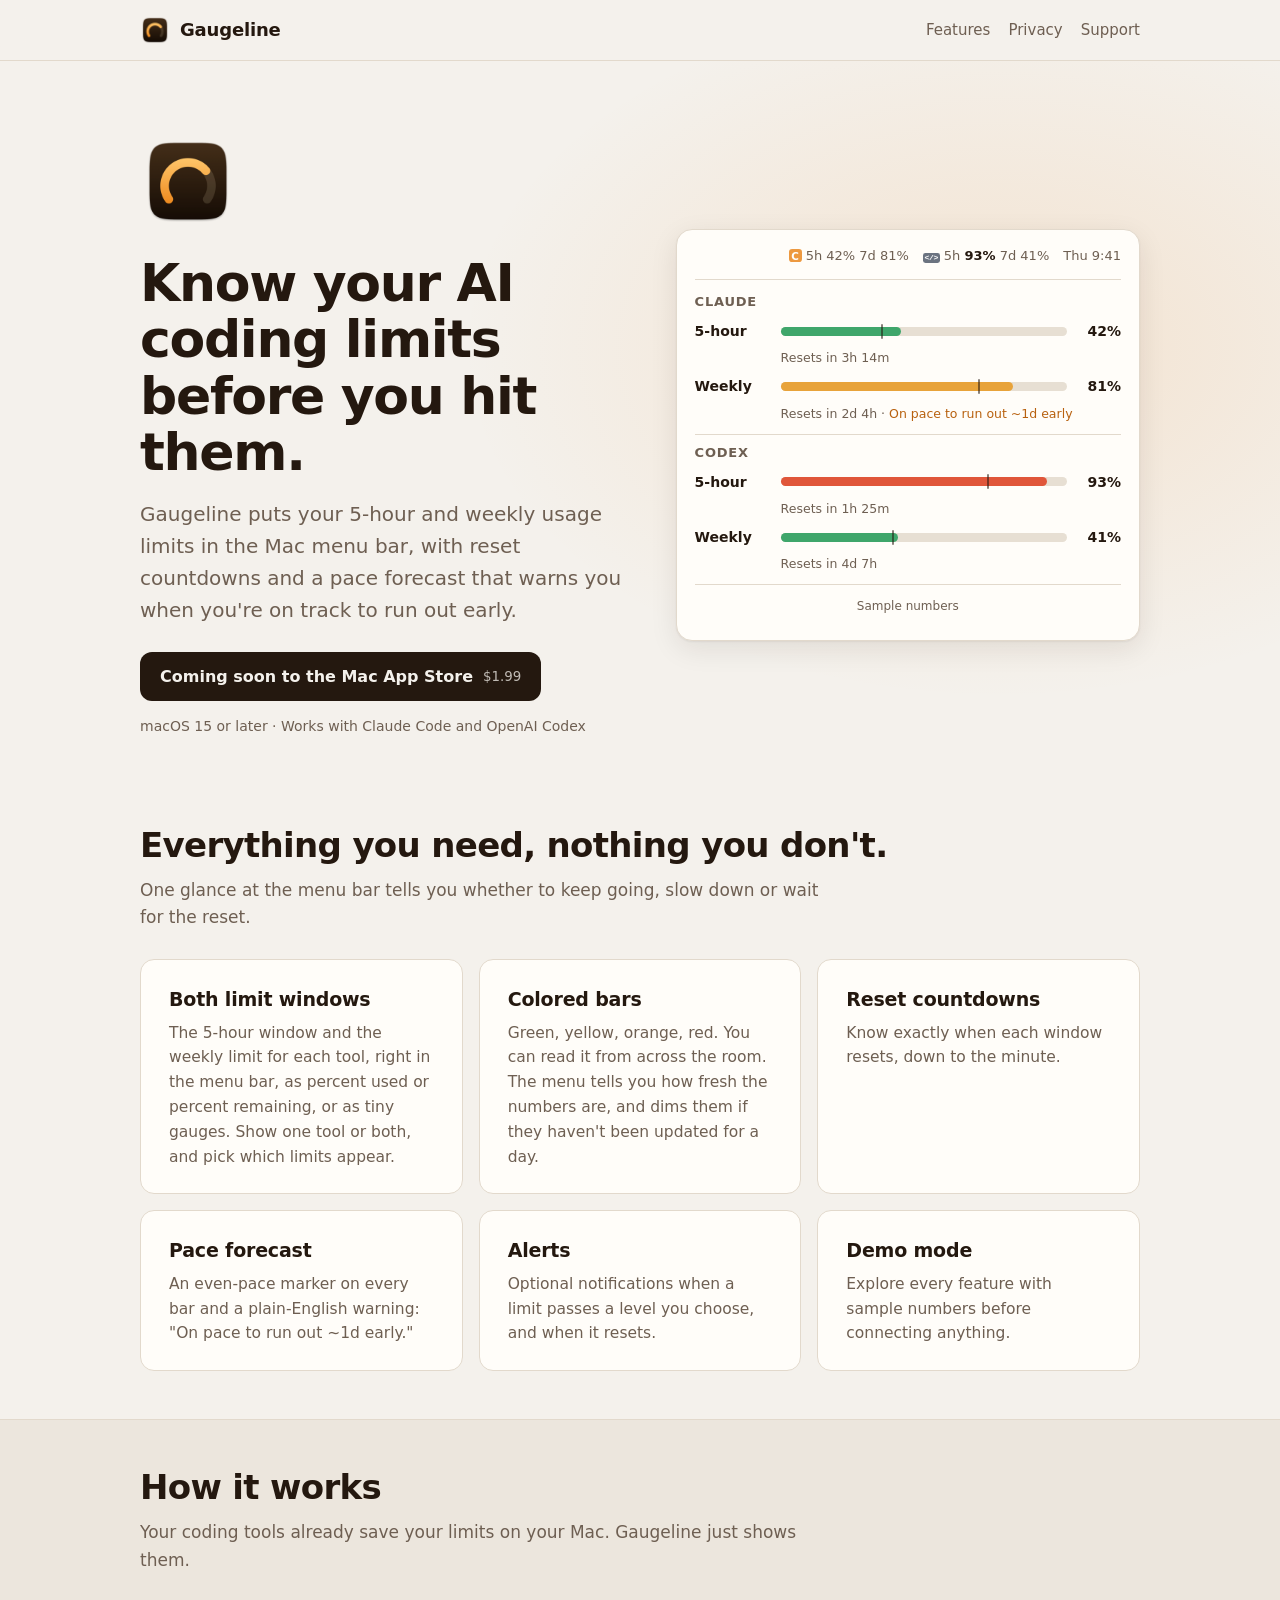
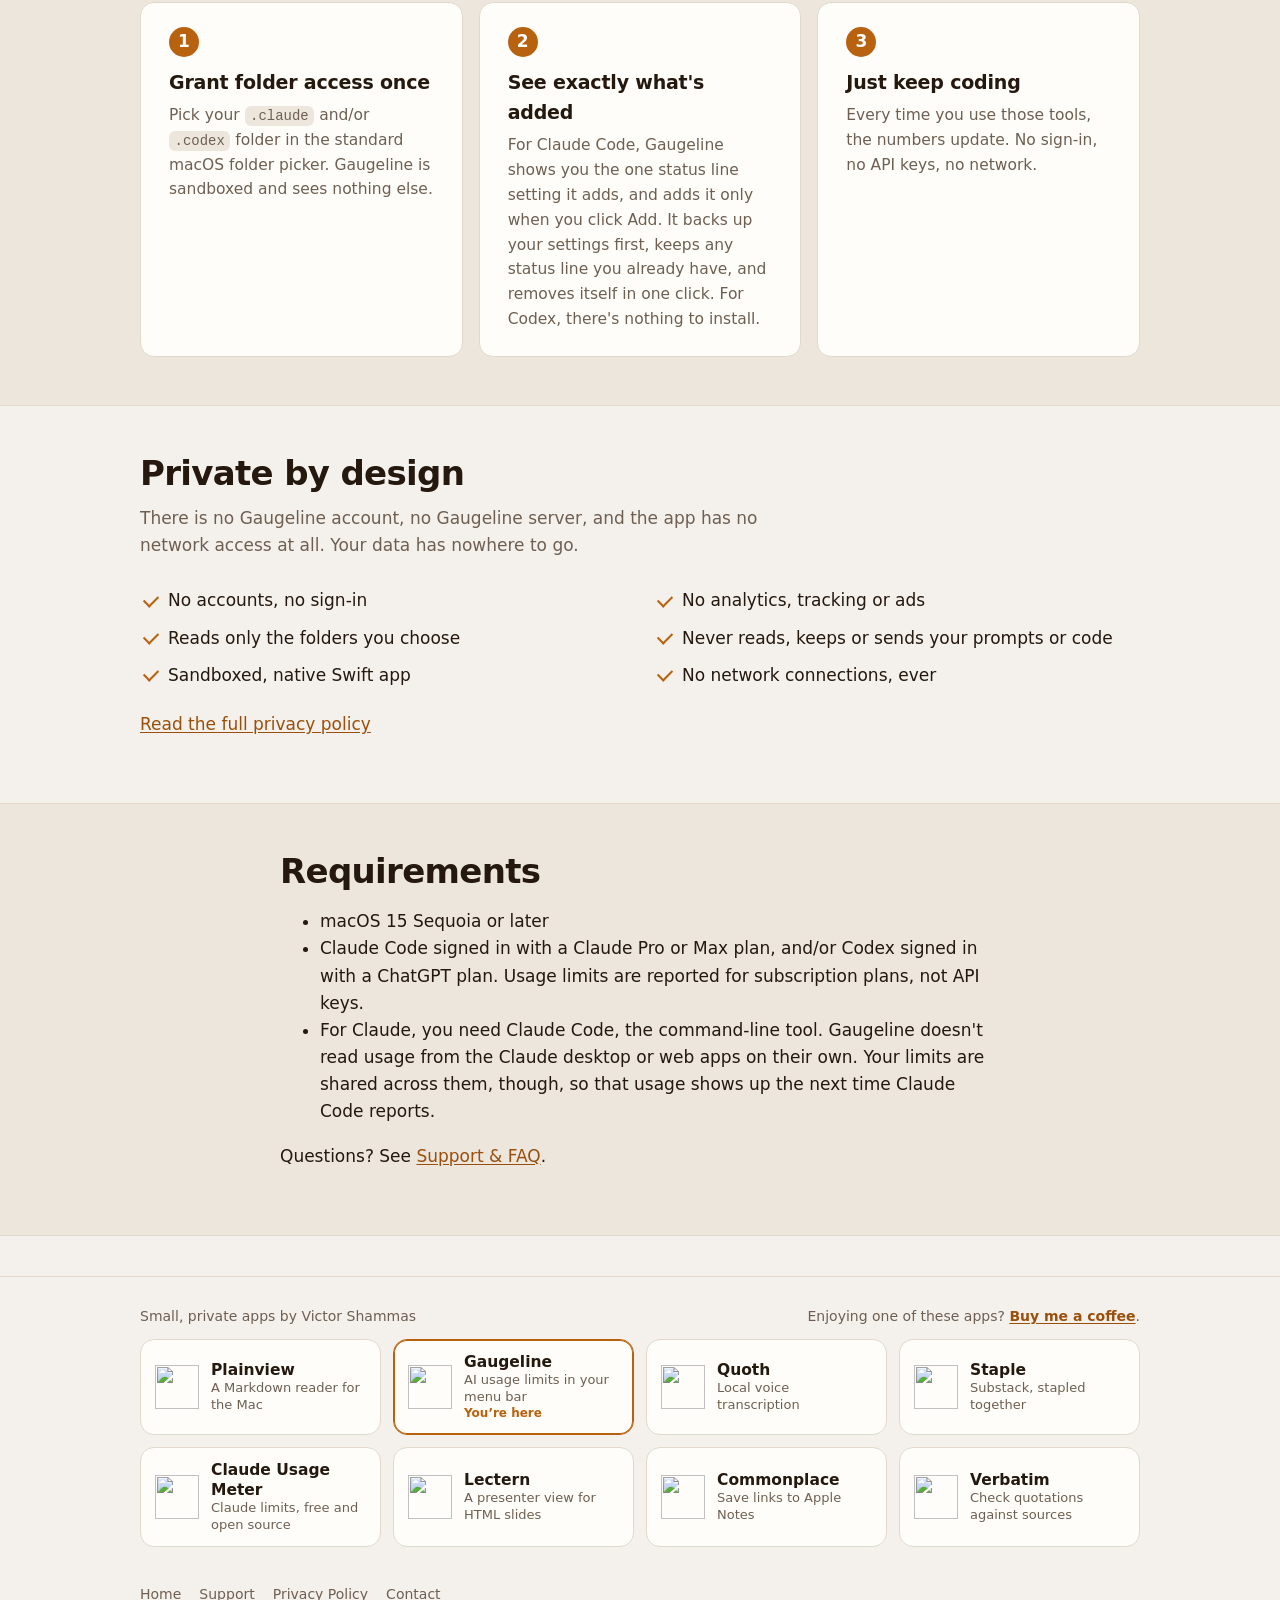
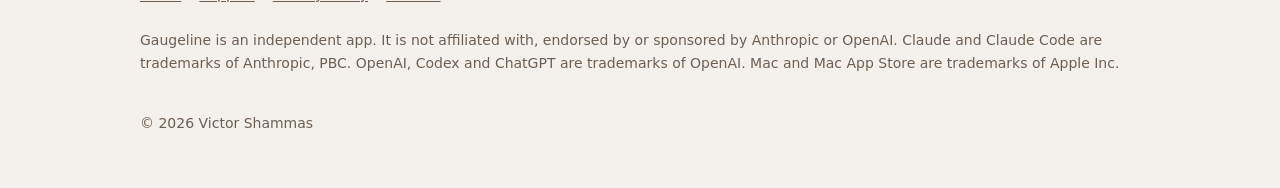
==== index.html @ c7b974cc "App bar: add Verbatim Co-Authored-By: Claude Opus 5.5 <noreply@anthropic.com> Claude-Session: https:" ====
<!doctype html>
<html lang="en">
<head>
<meta charset="utf-8">
<meta name="viewport" content="width=device-width, initial-scale=1">
<title>Gaugeline: AI usage limits in your Mac menu bar</title>
<meta name="description" content="Gaugeline shows your AI coding tools' 5-hour and weekly usage limits in the Mac menu bar, with reset countdowns and pace forecasts. No account, no network. Works with Claude Code and OpenAI Codex.">
<meta name="color-scheme" content="light dark">
<meta property="og:title" content="Gaugeline">
<meta property="og:description" content="Your AI coding limits, at a glance in the Mac menu bar. No account, no network.">
<meta property="og:image" content="https://victorshammas.com/gaugeline/icon.png">
<link rel="icon" type="image/png" href="favicon.png">
<link rel="apple-touch-icon" href="apple-touch-icon.png">
<link rel="stylesheet" href="style.css">
</head>
<body>
<header class="site-header">
  <div class="wrap">
    <a class="brand" href="./"><img src="icon.png" alt="" width="30" height="30">Gaugeline</a>
    <nav class="nav" aria-label="Main">
      <a href="#features" class="hide-sm">Features</a>
      <a href="#privacy" class="hide-sm">Privacy</a>
      <a href="support.html">Support</a>
    </nav>
  </div>
</header>

<main>
  <section class="hero">
    <div class="wrap">
      <div>
        <img class="hero-icon" src="icon.png" alt="Gaugeline app icon" width="96" height="96">
        <h1>Know your AI coding limits before you hit them.</h1>
        <p class="lede">Gaugeline puts your 5-hour and weekly usage limits in the Mac menu bar, with reset countdowns and a pace forecast that warns you when you're on track to run out early.</p>
        <div class="cta-row">
          <!-- At launch, replace with: <a class="btn" href="https://apps.apple.com/app/idAPP_ID">Download on the Mac App Store <small>$1.99</small></a> (see README.md). -->
          <span class="btn" aria-disabled="true">Coming soon to the Mac App Store <small>$1.99</small></span>
          <span class="fineprint">macOS 15 or later · Works with Claude Code and OpenAI Codex</span>
        </div>
      </div>

      <figure class="mock" aria-label="Illustration of the Gaugeline menu with sample numbers" role="img">
        <div class="mock-bar"><span><span class="badge badge-claude">C</span> 5h 42% 7d 81%</span><span><span class="badge badge-codex">&lt;/&gt;</span> 5h <b>93%</b> 7d 41%</span><span>Thu 9:41</span></div>
        <h4>Claude</h4>
        <div class="row"><span class="label">5-hour</span><span class="bar ok"><i style="width:42%"></i><em style="left:35%"></em></span><span class="pct">42%</span>
          <span class="meta">Resets in 3h 14m</span></div>
        <div class="row"><span class="label">Weekly</span><span class="bar warn"><i style="width:81%"></i><em style="left:69%"></em></span><span class="pct">81%</span>
          <span class="meta">Resets in 2d 4h · <span class="alert">On pace to run out ~1d early</span></span></div>
        <div class="sep"></div>
        <h4>Codex</h4>
        <div class="row"><span class="label">5-hour</span><span class="bar bad"><i style="width:93%"></i><em style="left:72%"></em></span><span class="pct">93%</span>
          <span class="meta">Resets in 1h 25m</span></div>
        <div class="row"><span class="label">Weekly</span><span class="bar ok"><i style="width:41%"></i><em style="left:39%"></em></span><span class="pct">41%</span>
          <span class="meta">Resets in 4d 7h</span></div>
        <div class="sep"></div>
        <p class="demo">Sample numbers</p>
      </figure>
    </div>
  </section>

  <section id="features">
    <div class="wrap">
      <h2>Everything you need, nothing you don't.</h2>
      <p class="section-lede">One glance at the menu bar tells you whether to keep going, slow down or wait for the reset.</p>
      <div class="grid">
        <div class="card"><h3>Both limit windows</h3><p>The 5-hour window and the weekly limit for each tool, right in the menu bar, as percent used or percent remaining, or as tiny gauges. Show one tool or both, and pick which limits appear.</p></div>
        <div class="card"><h3>Colored bars</h3><p>Green, yellow, orange, red. You can read it from across the room. The menu tells you how fresh the numbers are, and dims them if they haven't been updated for a day.</p></div>
        <div class="card"><h3>Reset countdowns</h3><p>Know exactly when each window resets, down to the minute.</p></div>
        <div class="card"><h3>Pace forecast</h3><p>An even-pace marker on every bar and a plain-English warning: "On pace to run out ~1d early."</p></div>
        <div class="card"><h3>Alerts</h3><p>Optional notifications when a limit passes a level you choose, and when it resets.</p></div>
        <div class="card"><h3>Demo mode</h3><p>Explore every feature with sample numbers before connecting anything.</p></div>
      </div>
    </div>
  </section>

  <section class="band" id="how">
    <div class="wrap">
      <h2>How it works</h2>
      <p class="section-lede">Your coding tools already save your limits on your Mac. Gaugeline just shows them.</p>
      <div class="steps">
        <div class="card"><h3>Grant folder access once</h3><p>Pick your <code>.claude</code> and/or <code>.codex</code> folder in the standard macOS folder picker. Gaugeline is sandboxed and sees nothing else.</p></div>
        <div class="card"><h3>See exactly what's added</h3><p>For Claude Code, Gaugeline shows you the one status line setting it adds, and adds it only when you click Add. It backs up your settings first, keeps any status line you already have, and removes itself in one click. For Codex, there's nothing to install.</p></div>
        <div class="card"><h3>Just keep coding</h3><p>Every time you use those tools, the numbers update. No sign-in, no API keys, no network.</p></div>
      </div>
    </div>
  </section>

  <section id="privacy">
    <div class="wrap">
      <h2>Private by design</h2>
      <p class="section-lede">There is no Gaugeline account, no Gaugeline server, and the app has no network access at all. Your data has nowhere to go.</p>
      <ul class="checks">
        <li>No accounts, no sign-in</li>
        <li>No analytics, tracking or ads</li>
        <li>Reads only the folders you choose</li>
        <li>Never reads, keeps or sends your prompts or code</li>
        <li>Sandboxed, native Swift app</li>
        <li>No network connections, ever</li>
      </ul>
      <p style="margin-top:22px"><a href="privacy.html">Read the full privacy policy</a></p>
    </div>
  </section>

  <section class="band">
    <div class="wrap narrow">
      <h2>Requirements</h2>
      <ul>
        <li>macOS 15 Sequoia or later</li>
        <li>Claude Code signed in with a Claude Pro or Max plan, and/or Codex signed in with a ChatGPT plan. Usage limits are reported for subscription plans, not API keys.</li>
        <li>For Claude, you need Claude Code, the command-line tool. Gaugeline doesn't read usage from the Claude desktop or web apps on their own. Your limits are shared across them, though, so that usage shows up the next time Claude Code reports.</li>
      </ul>
      <p>Questions? See <a href="support.html">Support &amp; FAQ</a>.</p>
    </div>
  </section>
</main>

<section class="app-bar" aria-label="Apps by Victor Shammas">
  <div class="wrap">
    <div class="app-bar-head">
      <p class="app-bar-title"><a href="https://victorshammas.com/apps/">Small, private apps by Victor Shammas</a></p>
      <p class="app-bar-coffee">Enjoying one of these apps? <a href="https://buymeacoffee.com/victorshammas">Buy me a coffee</a>.</p>
    </div>
    <div class="app-tiles">
      <a class="app-tile" href="https://victorshammas.com/plainview/"><img src="https://victorshammas.com/plainview/icon.png" alt="" width="44" height="44"><span><strong>Plainview</strong><small>A Markdown reader for the Mac</small></span></a>
      <a class="app-tile current" aria-current="page" href="https://victorshammas.com/gaugeline/"><img src="https://victorshammas.com/gaugeline/icon.png" alt="" width="44" height="44"><span><strong>Gaugeline</strong><small>AI usage limits in your menu bar</small><em>You’re here</em></span></a>
      <a class="app-tile" href="https://victorshammas.com/quoth/"><img src="https://victorshammas.com/quoth/icon.png" alt="" width="44" height="44"><span><strong>Quoth</strong><small>Local voice transcription</small></span></a>
      <a class="app-tile" href="https://victorshammas.com/staple/"><img src="https://victorshammas.com/staple/icon.png" alt="" width="44" height="44"><span><strong>Staple</strong><small>Substack, stapled together</small></span></a>
      <a class="app-tile" href="https://victorshammas.com/claude-usage-meter/"><img src="https://victorshammas.com/claude-usage-meter/icon.png" alt="" width="44" height="44"><span><strong>Claude Usage Meter</strong><small>Claude limits, free and open source</small></span></a>
      <a class="app-tile" href="https://victorshammas.com/lectern/"><img src="https://victorshammas.com/lectern/icon.png" alt="" width="44" height="44"><span><strong>Lectern</strong><small>A presenter view for HTML slides</small></span></a>
      <a class="app-tile" href="https://victorshammas.com/commonplace/"><img src="https://victorshammas.com/commonplace/icon.png" alt="" width="44" height="44"><span><strong>Commonplace</strong><small>Save links to Apple Notes</small></span></a>
      <a class="app-tile" href="https://victorshammas.com/verbatim/"><img src="https://victorshammas.com/verbatim/icon.png" alt="" width="44" height="44"><span><strong>Verbatim</strong><small>Check quotations against sources</small></span></a>
    </div>
  </div>
</section>

<footer>
  <div class="wrap">
    <nav aria-label="Footer"><a href="./">Home</a><a href="support.html">Support</a><a href="privacy.html">Privacy Policy</a><a href="mailto:contact+gaugeline@victorshammas.com">Contact</a></nav>
    <p>Gaugeline is an independent app. It is not affiliated with, endorsed by or sponsored by Anthropic or OpenAI. Claude and Claude Code are trademarks of Anthropic, PBC. OpenAI, Codex and ChatGPT are trademarks of OpenAI. Mac and Mac App Store are trademarks of Apple Inc.</p>
    <p>© 2026 Victor Shammas</p>
  </div>
</footer>
</body>
</html>
---- style.css ----
/* Gaugeline site: one stylesheet, no external fonts, scripts or trackers. */
:root {
  /* Brand palette, matching the app icon: espresso (#46321F → #1C140E), amber (#FFC56A → #EE8A25), cream (#FFF1DC). */
  --bg: #f4f1ec;
  --surface: #fffdf9;
  --surface-2: #ece6dd;
  --text: #24180f;
  --muted: #6e5f52;
  --line: #e2d9cc;
  --accent: #b8610f;
  --accent-ink: #ffffff;
  --link: #9a4f0b;
  --glow: rgba(238, 138, 37, .14);
  --ok: #3fa66b;
  --warn: #e8a33a;
  --bad: #e0563a;
  --track: #e7dfd3;
  --code-bg: #ede6dc;
  --shadow: 0 1px 2px rgba(36, 24, 15, .06), 0 8px 28px rgba(36, 24, 15, .09);
  --radius: 14px;
  color-scheme: light dark;
}
@media (prefers-color-scheme: dark) {
  :root {
    --bg: #1c140e;
    --surface: #2a1f16;
    --surface-2: #241a12;
    --text: #f6ebdd;
    --muted: #bca892;
    --line: #46321f;
    --accent: #ffb457;
    --accent-ink: #1c140e;
    --link: #ffc56a;
    --glow: rgba(255, 197, 106, .12);
    --track: #46321f;
    --code-bg: #33261b;
    --shadow: 0 1px 2px rgba(0, 0, 0, .35), 0 10px 30px rgba(0, 0, 0, .4);
  }
}

* { box-sizing: border-box; }
html { -webkit-text-size-adjust: 100%; }
body {
  margin: 0;
  background: var(--bg);
  color: var(--text);
  font: 17px/1.6 -apple-system, BlinkMacSystemFont, "SF Pro Text", "Segoe UI", system-ui, sans-serif;
  -webkit-font-smoothing: antialiased;
}
a { color: var(--link); text-underline-offset: 2px; }
a:hover { text-decoration-thickness: 2px; }
img { max-width: 100%; height: auto; }
code, kbd {
  font: .9em/1.4 ui-monospace, "SF Mono", Menlo, monospace;
  background: var(--code-bg);
  border-radius: 6px;
  padding: .12em .4em;
  overflow-wrap: anywhere;
}
pre {
  background: var(--code-bg);
  border-radius: 10px;
  padding: 14px 16px;
  overflow-x: auto;
  font: 14px/1.5 ui-monospace, "SF Mono", Menlo, monospace;
}
pre code { background: none; padding: 0; }

.wrap { max-width: 1040px; margin: 0 auto; padding: 0 20px; }
.narrow { max-width: 760px; }

/* Header */
.site-header { border-bottom: 1px solid var(--line); background: color-mix(in srgb, var(--bg) 88%, transparent); position: sticky; top: 0; backdrop-filter: saturate(160%) blur(12px); -webkit-backdrop-filter: saturate(160%) blur(12px); z-index: 10; }
.site-header .wrap { display: flex; align-items: center; justify-content: space-between; gap: 16px; height: 60px; }
.brand { display: flex; align-items: center; gap: 10px; font-weight: 700; font-size: 18px; color: var(--text); text-decoration: none; letter-spacing: -.01em; }
.brand img { width: 30px; height: 30px; }
.nav { display: flex; gap: 18px; font-size: 15px; }
.nav a { color: var(--muted); text-decoration: none; }
.nav a:hover, .nav a[aria-current="page"] { color: var(--text); }

/* Hero */
.hero { padding: 72px 0 40px; background: radial-gradient(60% 70% at 78% 40%, var(--glow), transparent 70%); }
.hero .wrap { display: grid; grid-template-columns: 1.05fr 1fr; gap: 48px; align-items: center; }
.hero-icon { width: 96px; height: 96px; margin-bottom: 18px; }
h1 { font-size: clamp(34px, 5vw, 52px); line-height: 1.08; letter-spacing: -.025em; margin: 0 0 18px; }
.lede { font-size: 20px; color: var(--muted); margin: 0 0 26px; max-width: 34em; }
.cta-row { display: flex; flex-wrap: wrap; align-items: center; gap: 14px 18px; }
.btn {
  display: inline-flex; align-items: center; gap: 10px;
  background: var(--text); color: var(--bg);
  padding: 12px 20px; border-radius: 12px;
  font-weight: 600; text-decoration: none; font-size: 16px;
}
.btn:hover { opacity: .9; }
.btn small { font-weight: 500; opacity: .75; }
.fineprint { color: var(--muted); font-size: 14px; }

/* Menu mock (pure CSS, sample numbers) */
.mock { margin: 0; background: var(--surface); border: 1px solid var(--line); border-radius: 16px; box-shadow: var(--shadow); padding: 16px 18px 12px; font-size: 14px; }
.mock-bar { display: flex; justify-content: flex-end; gap: 14px; color: var(--muted); font-size: 13px; padding-bottom: 12px; border-bottom: 1px solid var(--line); margin-bottom: 12px; }
.mock-bar b { color: var(--text); font-weight: 600; }
.mock h4 { margin: 8px 0 6px; font-size: 13px; text-transform: uppercase; letter-spacing: .06em; color: var(--muted); }
.row { display: grid; grid-template-columns: 76px 1fr 44px; gap: 10px; align-items: center; margin: 7px 0; }
.row .label { font-weight: 600; }
.row .pct { text-align: right; font-variant-numeric: tabular-nums; font-weight: 600; }
.bar { position: relative; height: 9px; border-radius: 9px; background: var(--track); overflow: visible; }
.bar > i { position: absolute; inset: 0 auto 0 0; border-radius: 9px; }
.bar > em { position: absolute; top: -3px; bottom: -3px; width: 2px; background: var(--text); opacity: .55; border-radius: 2px; }
.ok > i { background: var(--ok); } .warn > i { background: var(--warn); } .bad > i { background: var(--bad); }
.meta { grid-column: 2 / 4; color: var(--muted); font-size: 12.5px; margin-top: -4px; }
.meta .alert { color: var(--accent); }
.mock .sep { border-top: 1px solid var(--line); margin: 10px 0 6px; }
.mock .demo { color: var(--muted); font-size: 12px; text-align: center; }

/* Sections */
section { padding: 48px 0; }
h2 { font-size: clamp(26px, 3.4vw, 34px); letter-spacing: -.02em; line-height: 1.15; margin: 0 0 12px; }
h3 { font-size: 19px; margin: 0 0 6px; letter-spacing: -.01em; }
.section-lede { color: var(--muted); margin: 0 0 28px; max-width: 40em; }
.grid { display: grid; grid-template-columns: repeat(3, 1fr); gap: 16px; }
.card { background: var(--surface); border: 1px solid var(--line); border-radius: var(--radius); padding: 24px 28px; }
.card p { margin: 0; color: var(--muted); font-size: 15.5px; }
.steps { counter-reset: s; display: grid; grid-template-columns: repeat(3, 1fr); gap: 16px; }
.steps .card::before { counter-increment: s; content: counter(s); display: inline-grid; place-items: center; width: 30px; height: 30px; border-radius: 50%; background: var(--accent); color: var(--accent-ink); font-weight: 700; margin-bottom: 10px; }
.band { background: var(--surface-2); border-block: 1px solid var(--line); }
.checks { list-style: none; padding: 0; margin: 0; display: grid; grid-template-columns: 1fr 1fr; gap: 10px 28px; }
.checks li { padding-left: 28px; position: relative; }
.checks li::before { content: ""; position: absolute; left: 4px; top: .45em; width: 12px; height: 7px; border-left: 2.5px solid var(--accent); border-bottom: 2.5px solid var(--accent); transform: rotate(-45deg); }

/* Docs pages */
.doc { padding: 48px 0 24px; }
.doc h1 { font-size: clamp(30px, 4.4vw, 42px); }
.doc h2 { font-size: 24px; margin-top: 40px; }
.doc h3 { margin-top: 26px; }
.doc p, .doc li { color: var(--text); }
.doc .meta-line { color: var(--muted); margin-top: -6px; }
.tldr { background: var(--surface); border: 1px solid var(--line); border-left: 4px solid var(--accent); border-radius: 10px; padding: 18px 28px; margin: 24px 0; }
.tldr ul { margin: 8px 0 0; padding-left: 20px; }
table { width: 100%; border-collapse: collapse; margin: 16px 0; font-size: 15.5px; display: block; overflow-x: auto; }
th, td { text-align: left; vertical-align: top; padding: 10px 12px; border-bottom: 1px solid var(--line); }
th { color: var(--muted); font-weight: 600; font-size: 14px; }
details { background: var(--surface); border: 1px solid var(--line); border-radius: 12px; padding: 6px 28px; margin: 12px 0; }
details[open] { padding-bottom: 18px; }
summary { cursor: pointer; font-weight: 600; padding: 14px 0; list-style-position: inside; }
summary::-webkit-details-marker { margin-right: 6px; }
details > :not(summary) { margin-left: 0; margin-right: 0; }
summary::marker { color: var(--muted); }
.toc { display: flex; flex-wrap: wrap; gap: 8px; margin: 18px 0 8px; padding: 0; list-style: none; }
.toc a { display: inline-block; padding: 6px 12px; border: 1px solid var(--line); border-radius: 999px; text-decoration: none; color: var(--text); font-size: 14.5px; background: var(--surface); }

/* Footer */
footer { border-top: 1px solid var(--line); margin-top: 40px; padding: 28px 0 40px; color: var(--muted); font-size: 14px; }
footer .wrap { display: grid; gap: 10px; }
footer nav { display: flex; flex-wrap: wrap; gap: 18px; }
footer a { color: var(--muted); }

@media (max-width: 820px) {
  details, .card, .tldr { padding-left: 20px; padding-right: 20px; }
  .hero { padding-top: 40px; }
  .hero .wrap, .grid, .steps { grid-template-columns: 1fr; }
  .hero .wrap { gap: 32px; }
  .checks { grid-template-columns: 1fr; }
  .nav { gap: 14px; }
}
@media (max-width: 600px) {
  .stack thead { display: none; }
  .stack, .stack tbody, .stack tr, .stack td { display: block; width: 100%; }
  .stack tr { border-bottom: 1px solid var(--line); padding: 8px 0; }
  .stack td { border: 0; padding: 4px 0; }
  .stack td:first-child { font-weight: 600; }
  .stack td:not(:first-child)::before { content: attr(data-label) ": "; color: var(--muted); font-weight: 600; }
}
@media (max-width: 420px) {
  .nav a.hide-sm { display: none; }
  body { font-size: 16px; }
  .lede { font-size: 18px; }
}

/* Provider badges, matching the app's menu bar */
.badge { display: inline-flex; align-items: center; justify-content: center; min-width: 1.25em; height: 1.25em; padding: 0 .2em; border-radius: .3em; color: #fff; font-weight: 800; font-size: .8em; line-height: 1; vertical-align: .08em; }
.badge-claude { background: #ED9940; }
.badge-codex { background: #6B7380; font-family: ui-monospace, SFMono-Regular, Menlo, monospace; font-size: .62em; letter-spacing: -.04em; }

/* App bar: the family of apps, shared by every site (Plainview, Gaugeline, Quoth, Staple, Claude Usage Meter, Lectern, Commonplace). */
.app-bar { border-top: 1px solid var(--line); margin-top: 40px; padding: 28px 0 8px; }
.app-bar + footer { margin-top: 0; border-top: 0; }
.app-bar-title { color: var(--muted); font-size: 14px; margin: 0 0 12px; }
.app-bar-head { display: flex; flex-wrap: wrap; justify-content: space-between; align-items: baseline; gap: 4px 18px; margin: 0 0 12px; }
.app-bar-head p { margin: 0; color: var(--muted); font-size: 14px; }
.app-bar-title a { color: inherit; text-decoration: none; }
.app-bar-title a:hover { color: var(--text); text-decoration: underline; }
.app-bar-coffee a { color: var(--link); font-weight: 600; }
.app-tiles { display: grid; grid-template-columns: repeat(4, 1fr); gap: 12px; }
.app-tile { display: flex; align-items: center; gap: 12px; padding: 12px 14px; border: 1px solid var(--line); border-radius: var(--radius); background: var(--surface); color: var(--text); text-decoration: none; }
.app-tile:hover { border-color: var(--accent); }
.app-tile img { width: 44px; height: 44px; flex: none; }
.app-tile span { display: grid; line-height: 1.3; }
.app-tile strong { font-size: 15.5px; }
.app-tile small { color: var(--muted); font-size: 13px; }
.app-tile em { color: var(--accent); font-size: 12px; font-style: normal; font-weight: 600; }
.app-tile.current { box-shadow: inset 0 0 0 1px var(--accent); border-color: var(--accent); }
/* Seven apps: four across, then three; icon beside the text. */
@media (max-width: 1000px) { .app-tiles { grid-template-columns: repeat(3, 1fr); } }
@media (max-width: 760px) { .app-tiles { grid-template-columns: 1fr 1fr; } }
@media (max-width: 560px) { .app-tiles { grid-template-columns: 1fr; } }
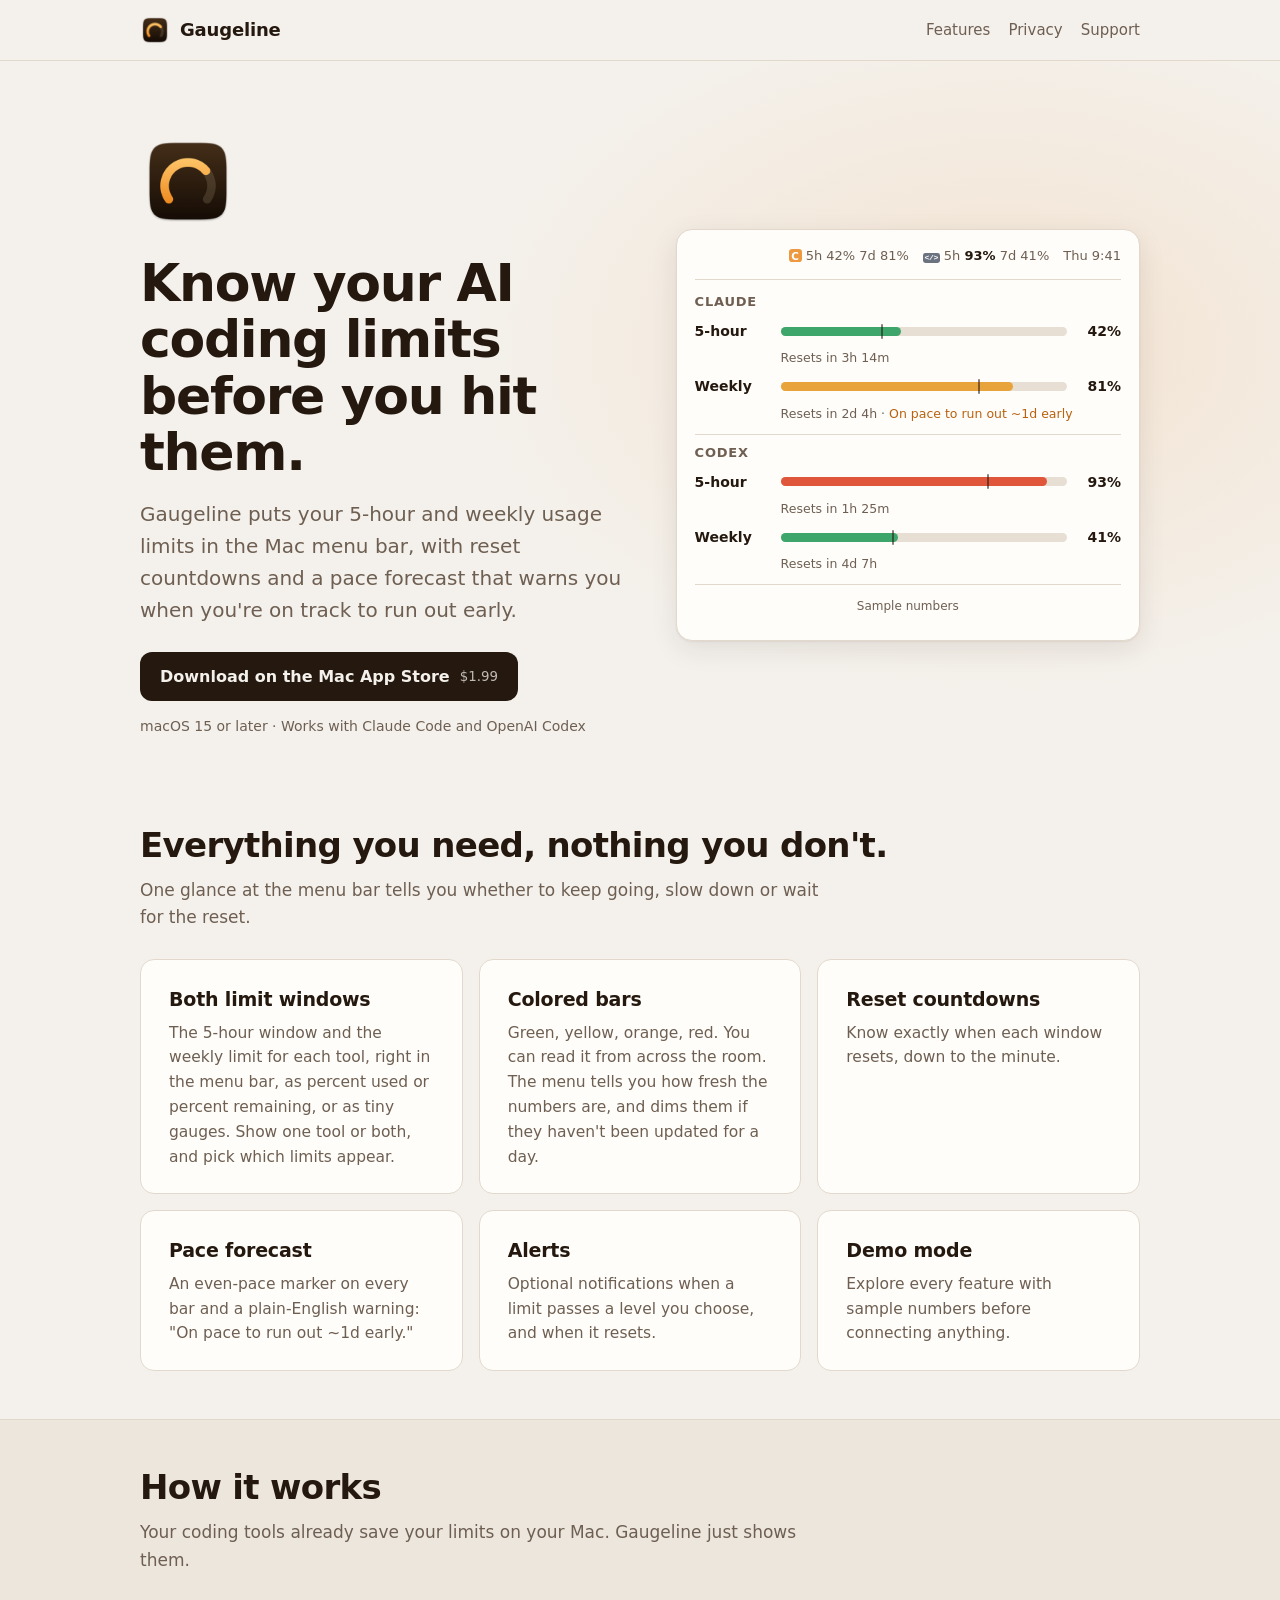
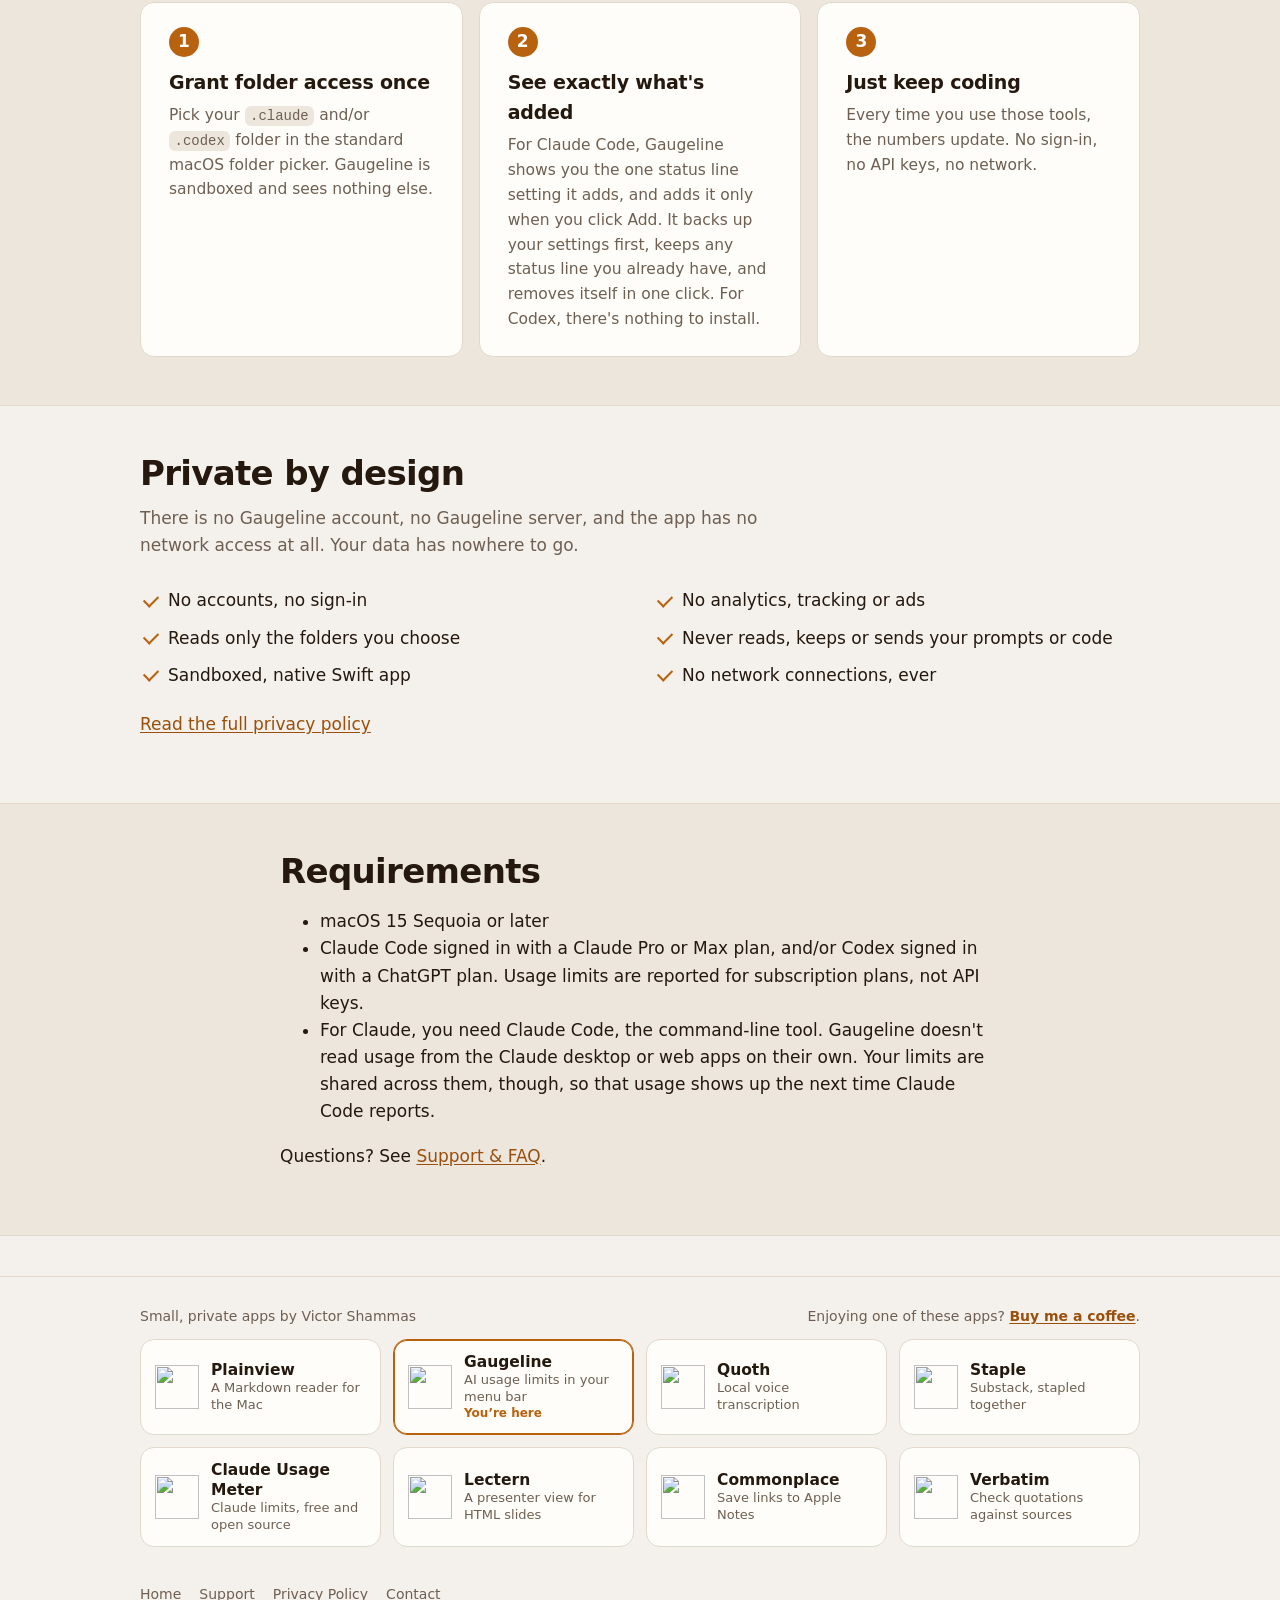
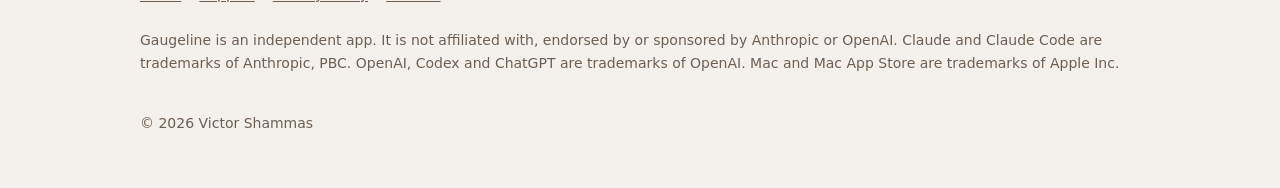
==== commit b2aa3c1d: "Site: Gaugeline is live on the Mac App Store Co-Authored-By: Claude Opus 5.5 <noreply@anthropic.com>" ====
--- a/index.html
+++ b/index.html
@@ -33,8 +33,7 @@
         <h1>Know your AI coding limits before you hit them.</h1>
         <p class="lede">Gaugeline puts your 5-hour and weekly usage limits in the Mac menu bar, with reset countdowns and a pace forecast that warns you when you're on track to run out early.</p>
         <div class="cta-row">
-          <!-- At launch, replace with: <a class="btn" href="https://apps.apple.com/app/idAPP_ID">Download on the Mac App Store <small>$1.99</small></a> (see README.md). -->
-          <span class="btn" aria-disabled="true">Coming soon to the Mac App Store <small>$1.99</small></span>
+          <a class="btn" href="https://apps.apple.com/app/gaugeline-ai-usage-meter/id6818300359?mt=12">Download on the Mac App Store <small>$1.99</small></a>
           <span class="fineprint">macOS 15 or later · Works with Claude Code and OpenAI Codex</span>
         </div>
       </div>
--- a/style.css
+++ b/style.css
@@ -181,7 +181,7 @@
 .badge-claude { background: #ED9940; }
 .badge-codex { background: #6B7380; font-family: ui-monospace, SFMono-Regular, Menlo, monospace; font-size: .62em; letter-spacing: -.04em; }
 
-/* App bar: the family of apps, shared by every site (Plainview, Gaugeline, Quoth, Staple, Claude Usage Meter, Lectern, Commonplace). */
+/* App bar: the family of apps, shared by every site (Plainview, Gaugeline, Quoth, Staple, Claude Usage Meter, Lectern, Commonplace, Verbatim). */
 .app-bar { border-top: 1px solid var(--line); margin-top: 40px; padding: 28px 0 8px; }
 .app-bar + footer { margin-top: 0; border-top: 0; }
 .app-bar-title { color: var(--muted); font-size: 14px; margin: 0 0 12px; }
@@ -199,7 +199,7 @@
 .app-tile small { color: var(--muted); font-size: 13px; }
 .app-tile em { color: var(--accent); font-size: 12px; font-style: normal; font-weight: 600; }
 .app-tile.current { box-shadow: inset 0 0 0 1px var(--accent); border-color: var(--accent); }
-/* Seven apps: four across, then three; icon beside the text. */
+/* Eight apps: four across, two rows; icon beside the text. */
 @media (max-width: 1000px) { .app-tiles { grid-template-columns: repeat(3, 1fr); } }
 @media (max-width: 760px) { .app-tiles { grid-template-columns: 1fr 1fr; } }
 @media (max-width: 560px) { .app-tiles { grid-template-columns: 1fr; } }
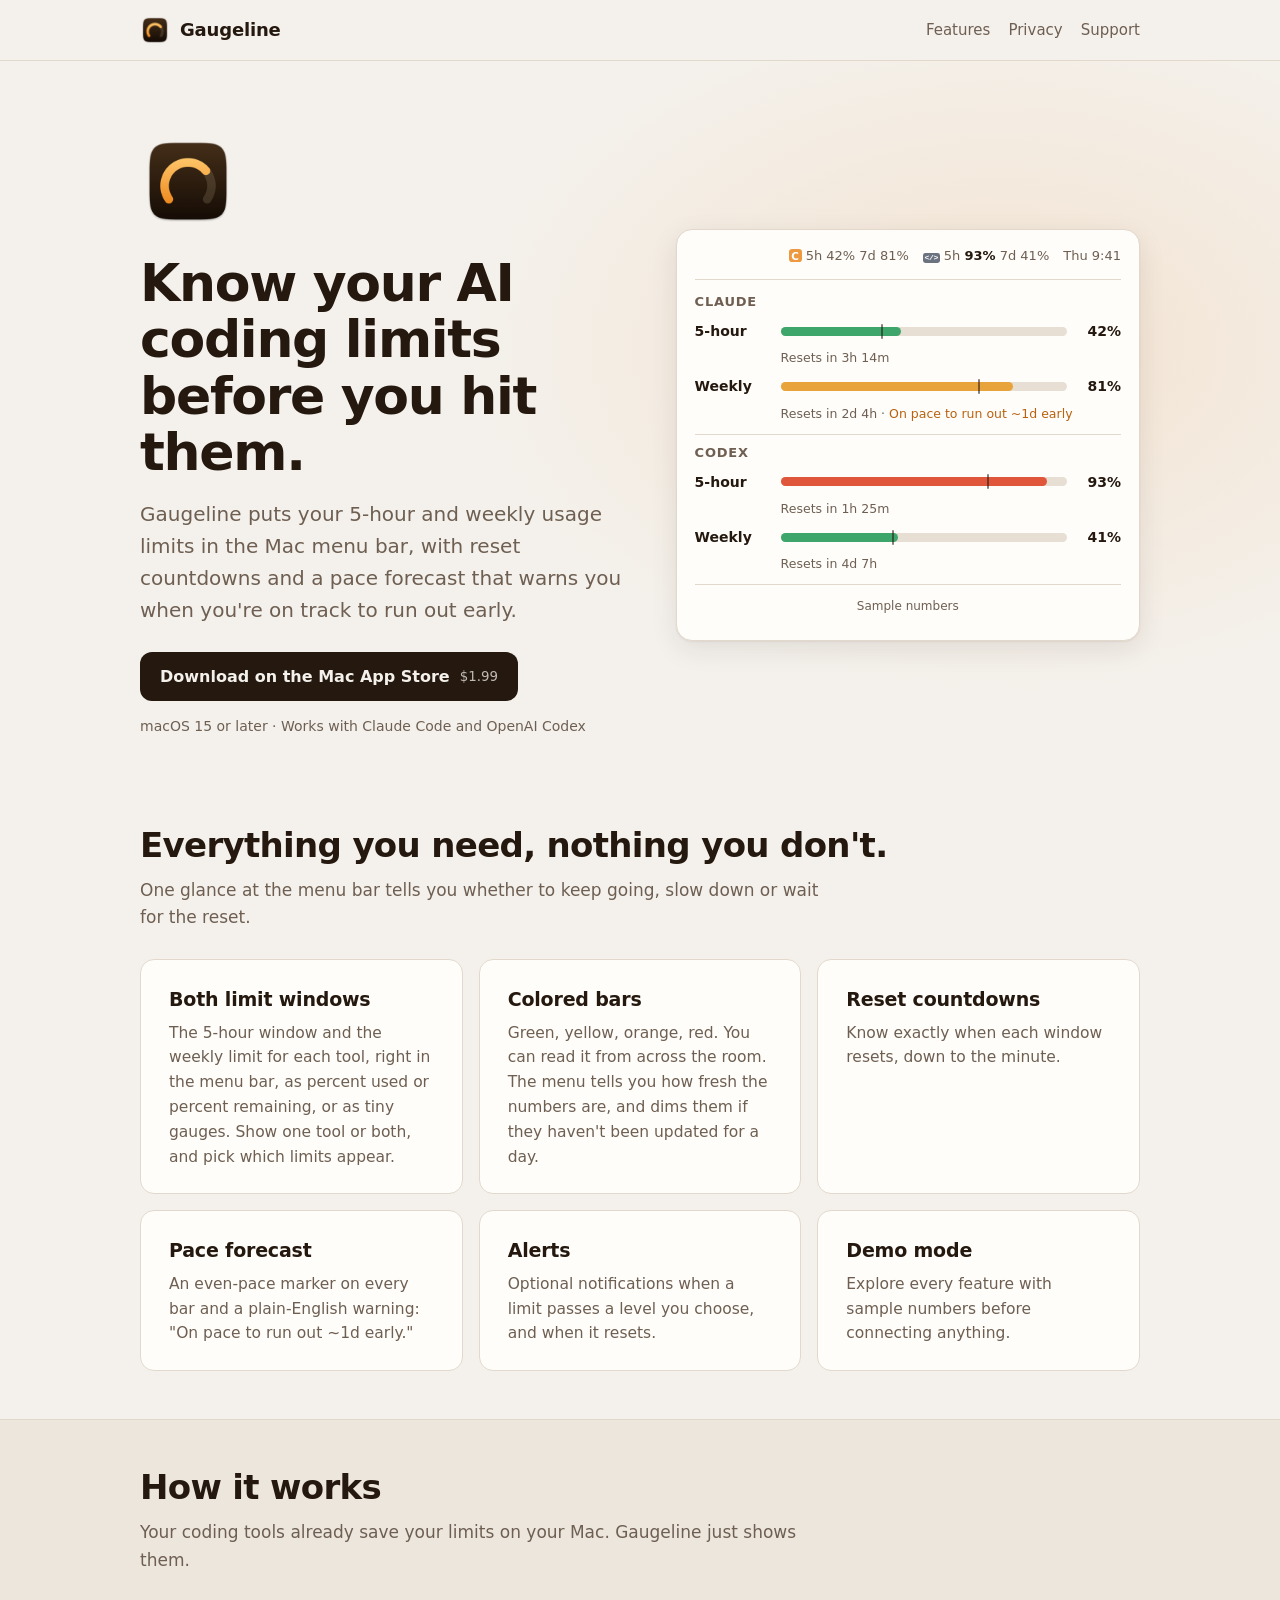
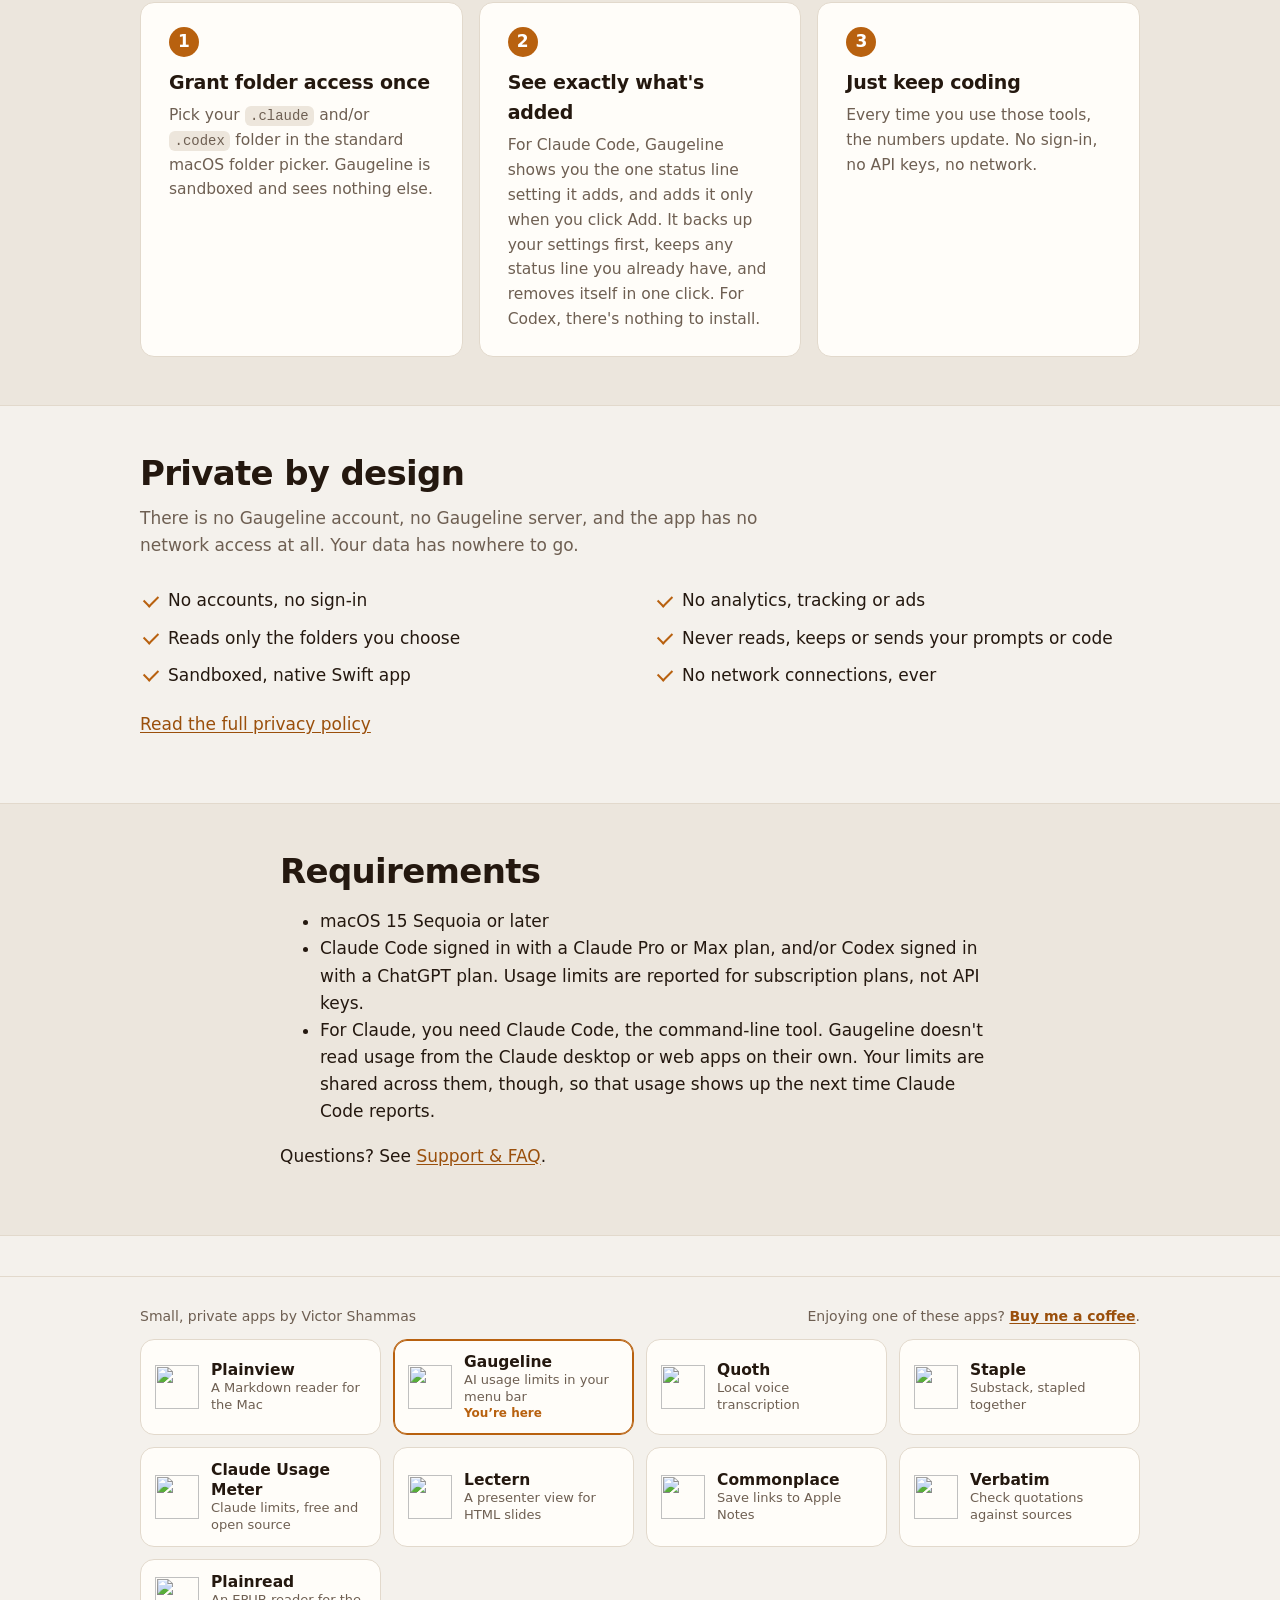
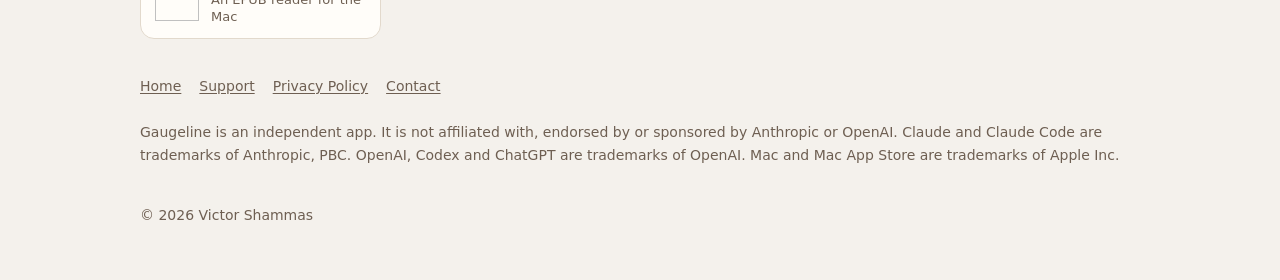
==== commit 2894b8c1: "App bar: add Plainread Plainread, an EPUB reader for the Mac (coming soon), joins the row of apps at" ====
--- a/index.html
+++ b/index.html
@@ -128,6 +128,7 @@
       <a class="app-tile" href="https://victorshammas.com/lectern/"><img src="https://victorshammas.com/lectern/icon.png" alt="" width="44" height="44"><span><strong>Lectern</strong><small>A presenter view for HTML slides</small></span></a>
       <a class="app-tile" href="https://victorshammas.com/commonplace/"><img src="https://victorshammas.com/commonplace/icon.png" alt="" width="44" height="44"><span><strong>Commonplace</strong><small>Save links to Apple Notes</small></span></a>
       <a class="app-tile" href="https://victorshammas.com/verbatim/"><img src="https://victorshammas.com/verbatim/icon.png" alt="" width="44" height="44"><span><strong>Verbatim</strong><small>Check quotations against sources</small></span></a>
+      <a class="app-tile" href="https://victorshammas.com/plainread/"><img src="https://victorshammas.com/plainread/icon.png" alt="" width="44" height="44"><span><strong>Plainread</strong><small>An EPUB reader for the Mac</small></span></a>
     </div>
   </div>
 </section>
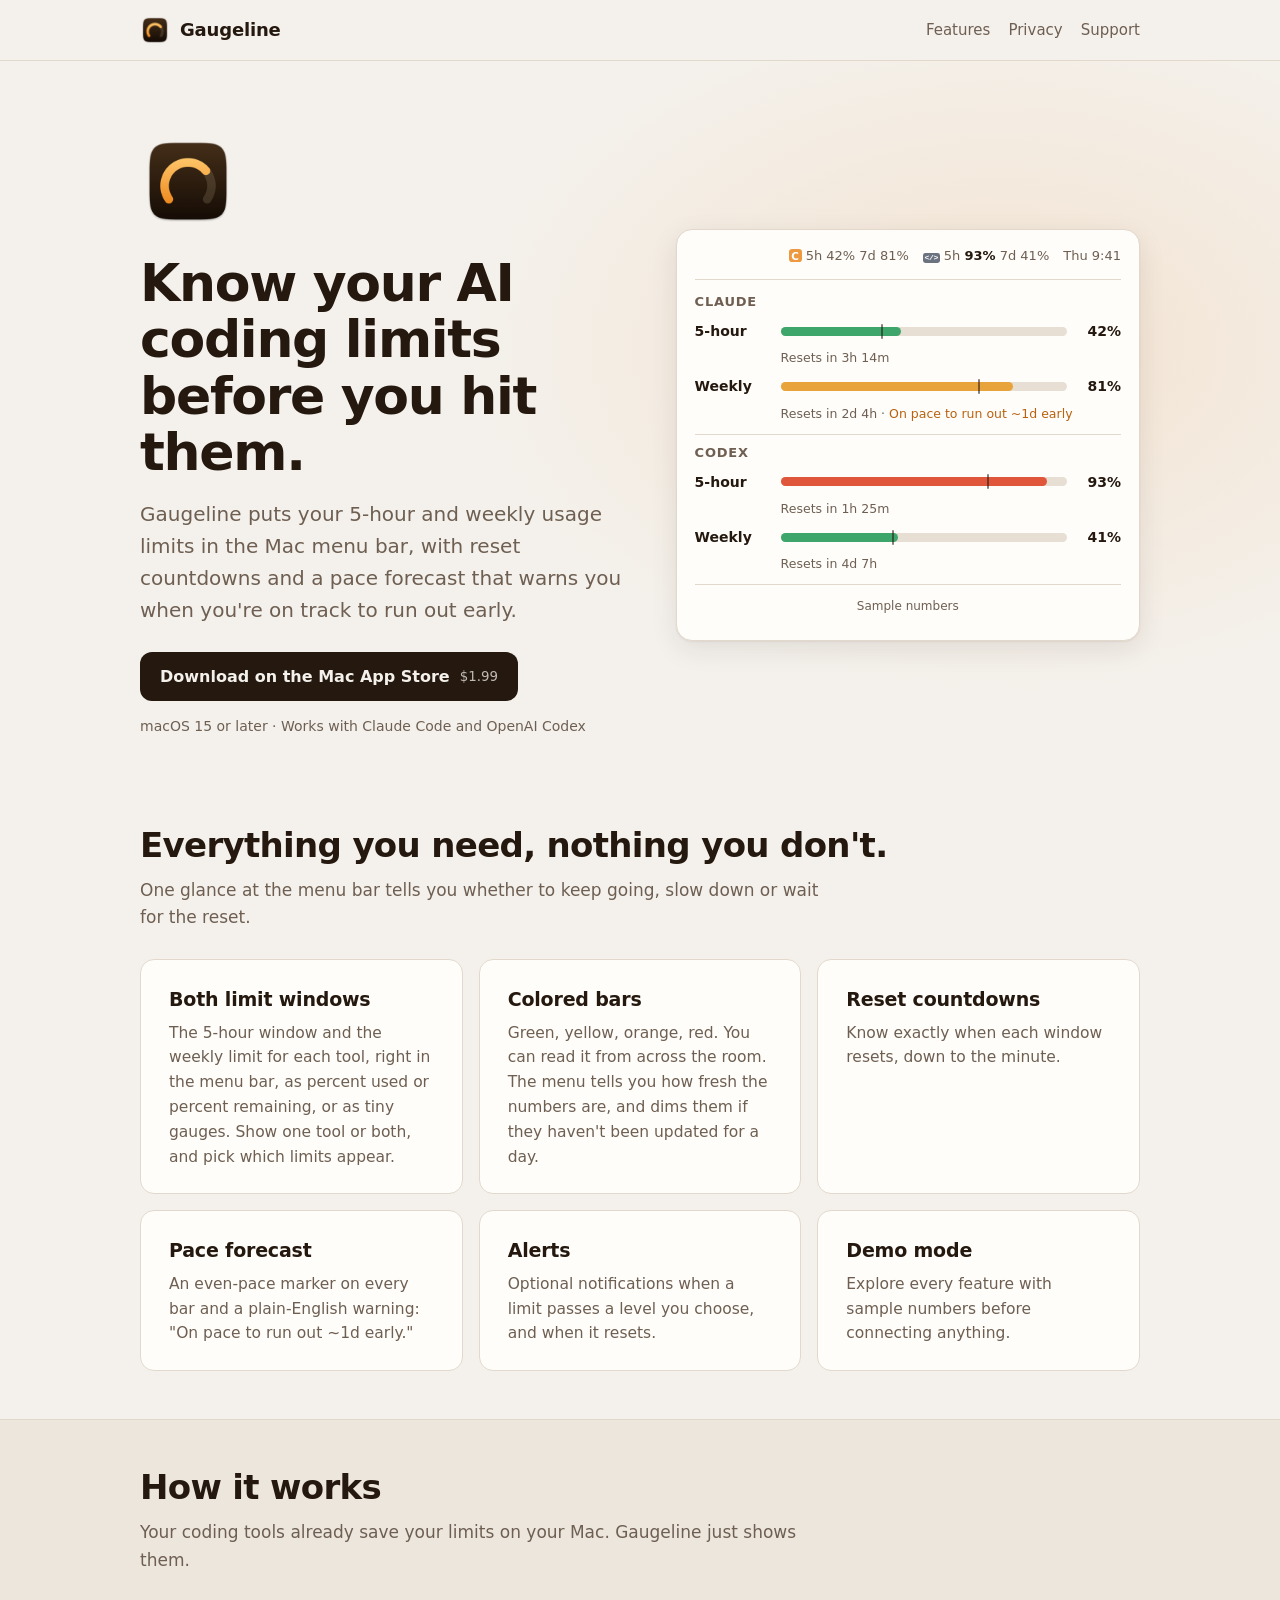
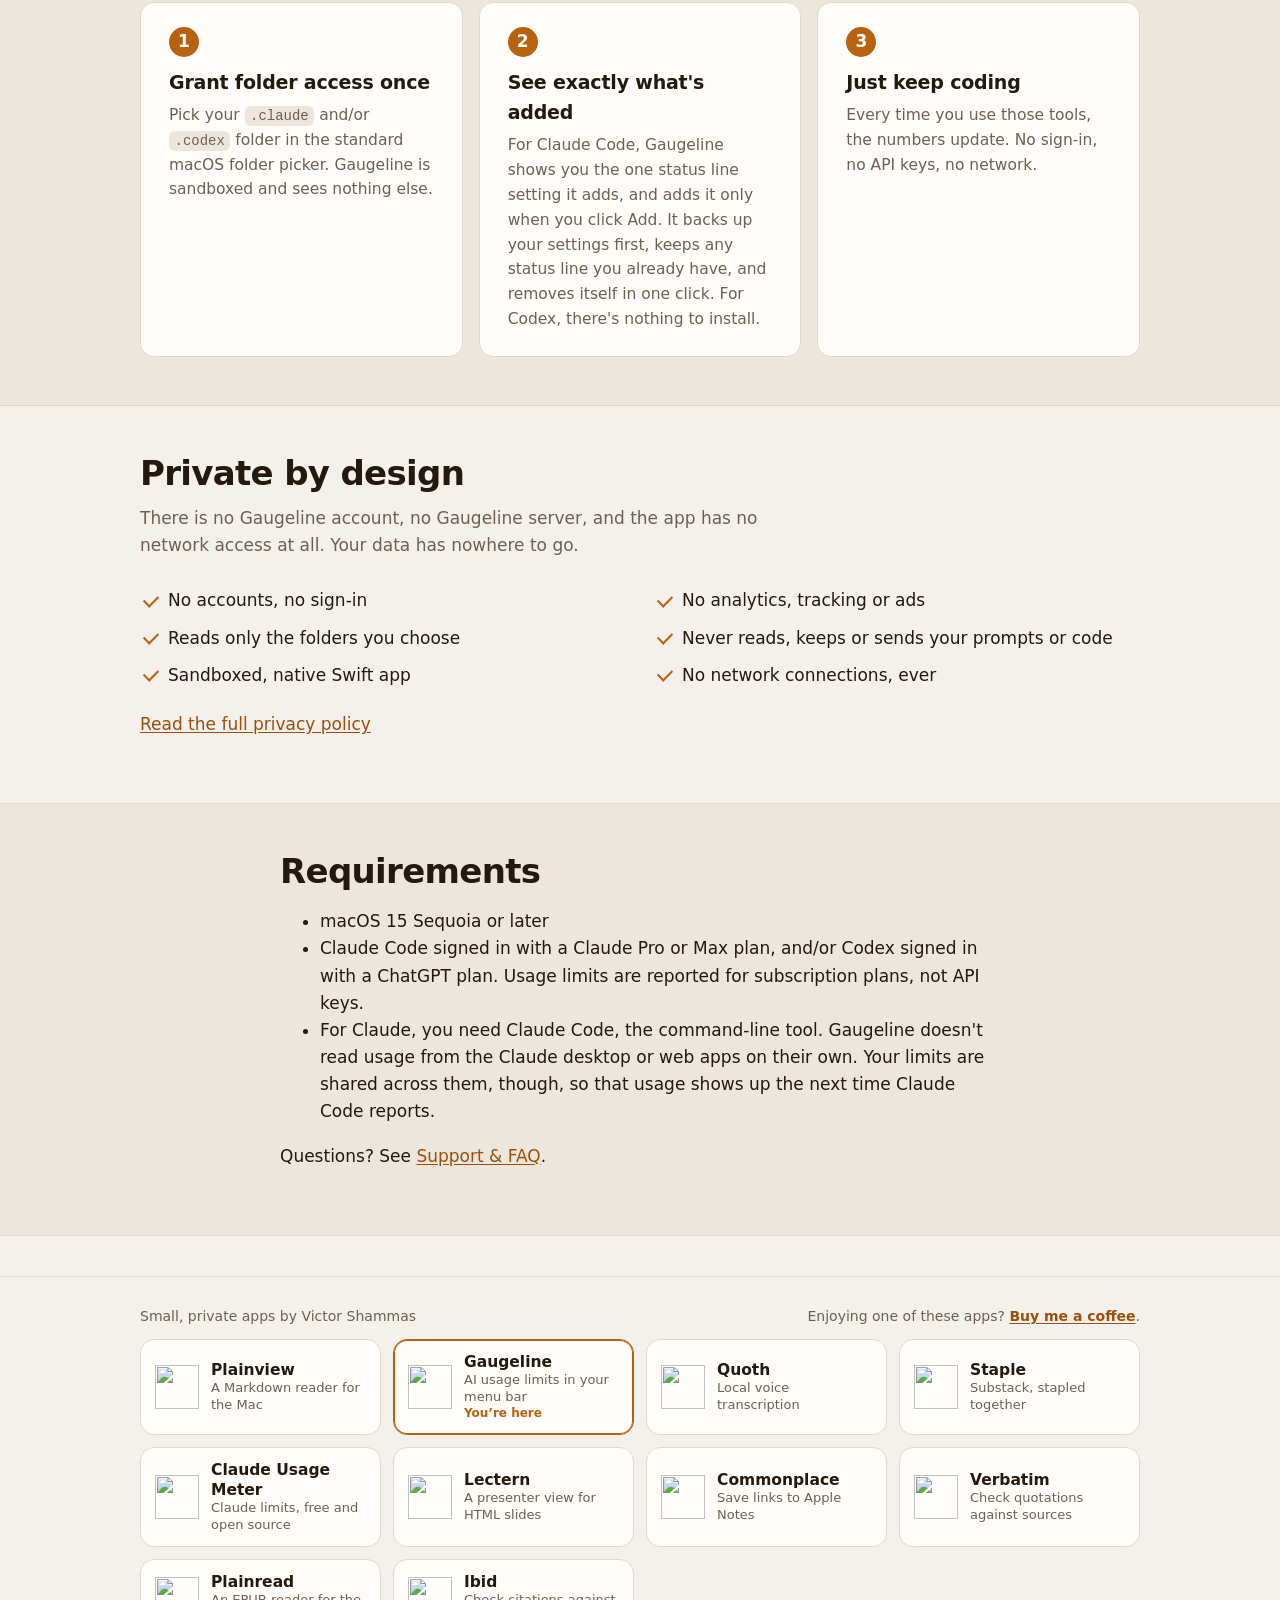
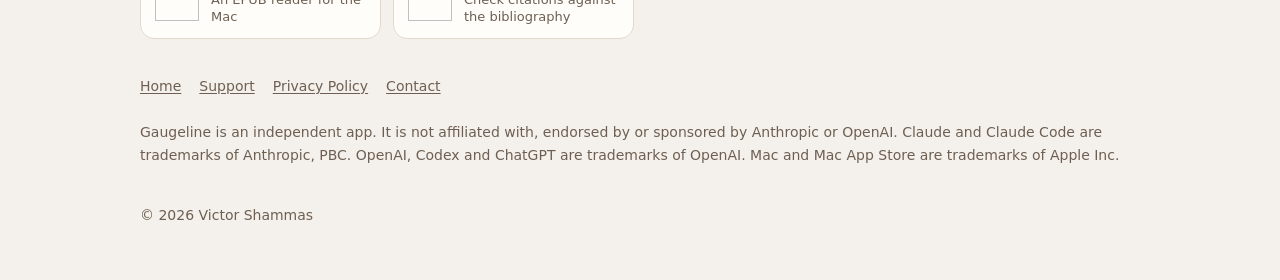
==== commit f8766727: "App bar: add Ibid Co-Authored-By: Claude Opus 5.5 <noreply@anthropic.com>" ====
--- a/index.html
+++ b/index.html
@@ -129,6 +129,7 @@
       <a class="app-tile" href="https://victorshammas.com/commonplace/"><img src="https://victorshammas.com/commonplace/icon.png" alt="" width="44" height="44"><span><strong>Commonplace</strong><small>Save links to Apple Notes</small></span></a>
       <a class="app-tile" href="https://victorshammas.com/verbatim/"><img src="https://victorshammas.com/verbatim/icon.png" alt="" width="44" height="44"><span><strong>Verbatim</strong><small>Check quotations against sources</small></span></a>
       <a class="app-tile" href="https://victorshammas.com/plainread/"><img src="https://victorshammas.com/plainread/icon.png" alt="" width="44" height="44"><span><strong>Plainread</strong><small>An EPUB reader for the Mac</small></span></a>
+      <a class="app-tile" href="https://victorshammas.com/ibid/"><img src="https://victorshammas.com/ibid/icon.png" alt="" width="44" height="44"><span><strong>Ibid</strong><small>Check citations against the bibliography</small></span></a>
     </div>
   </div>
 </section>
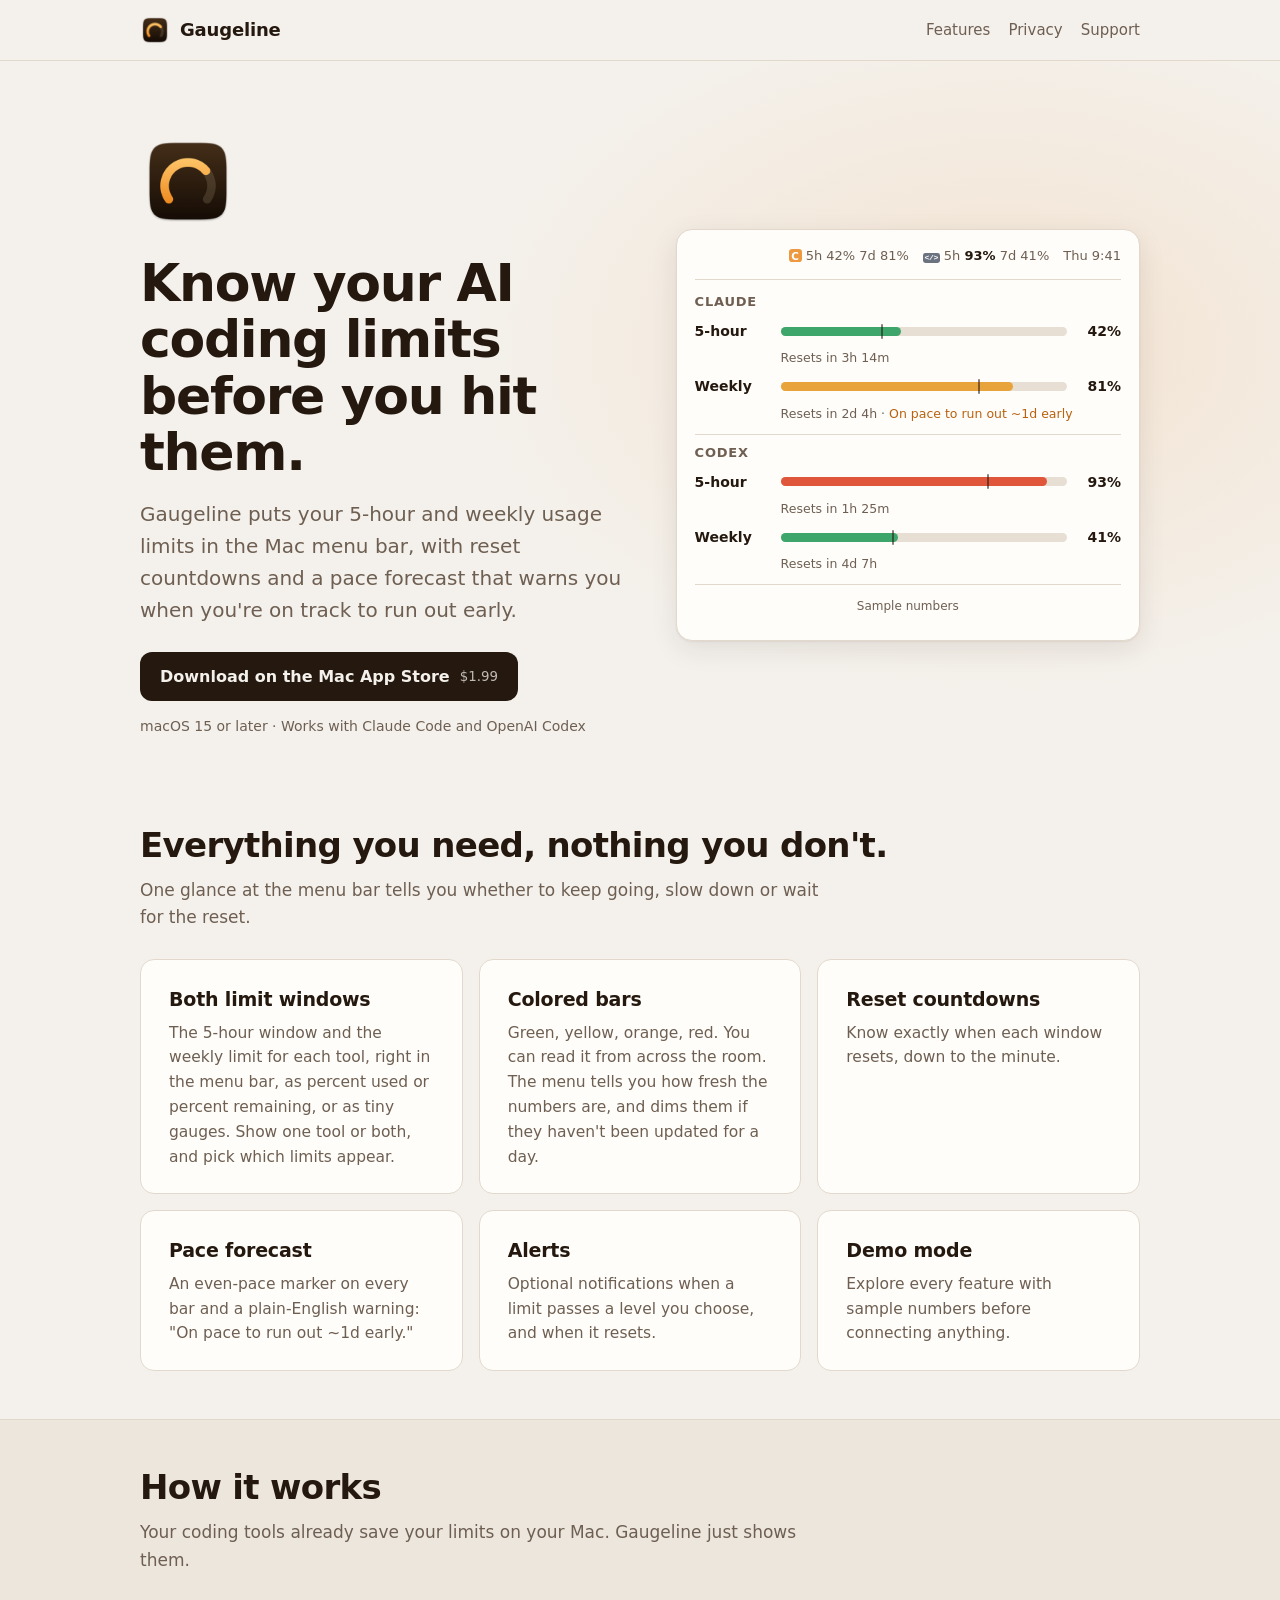
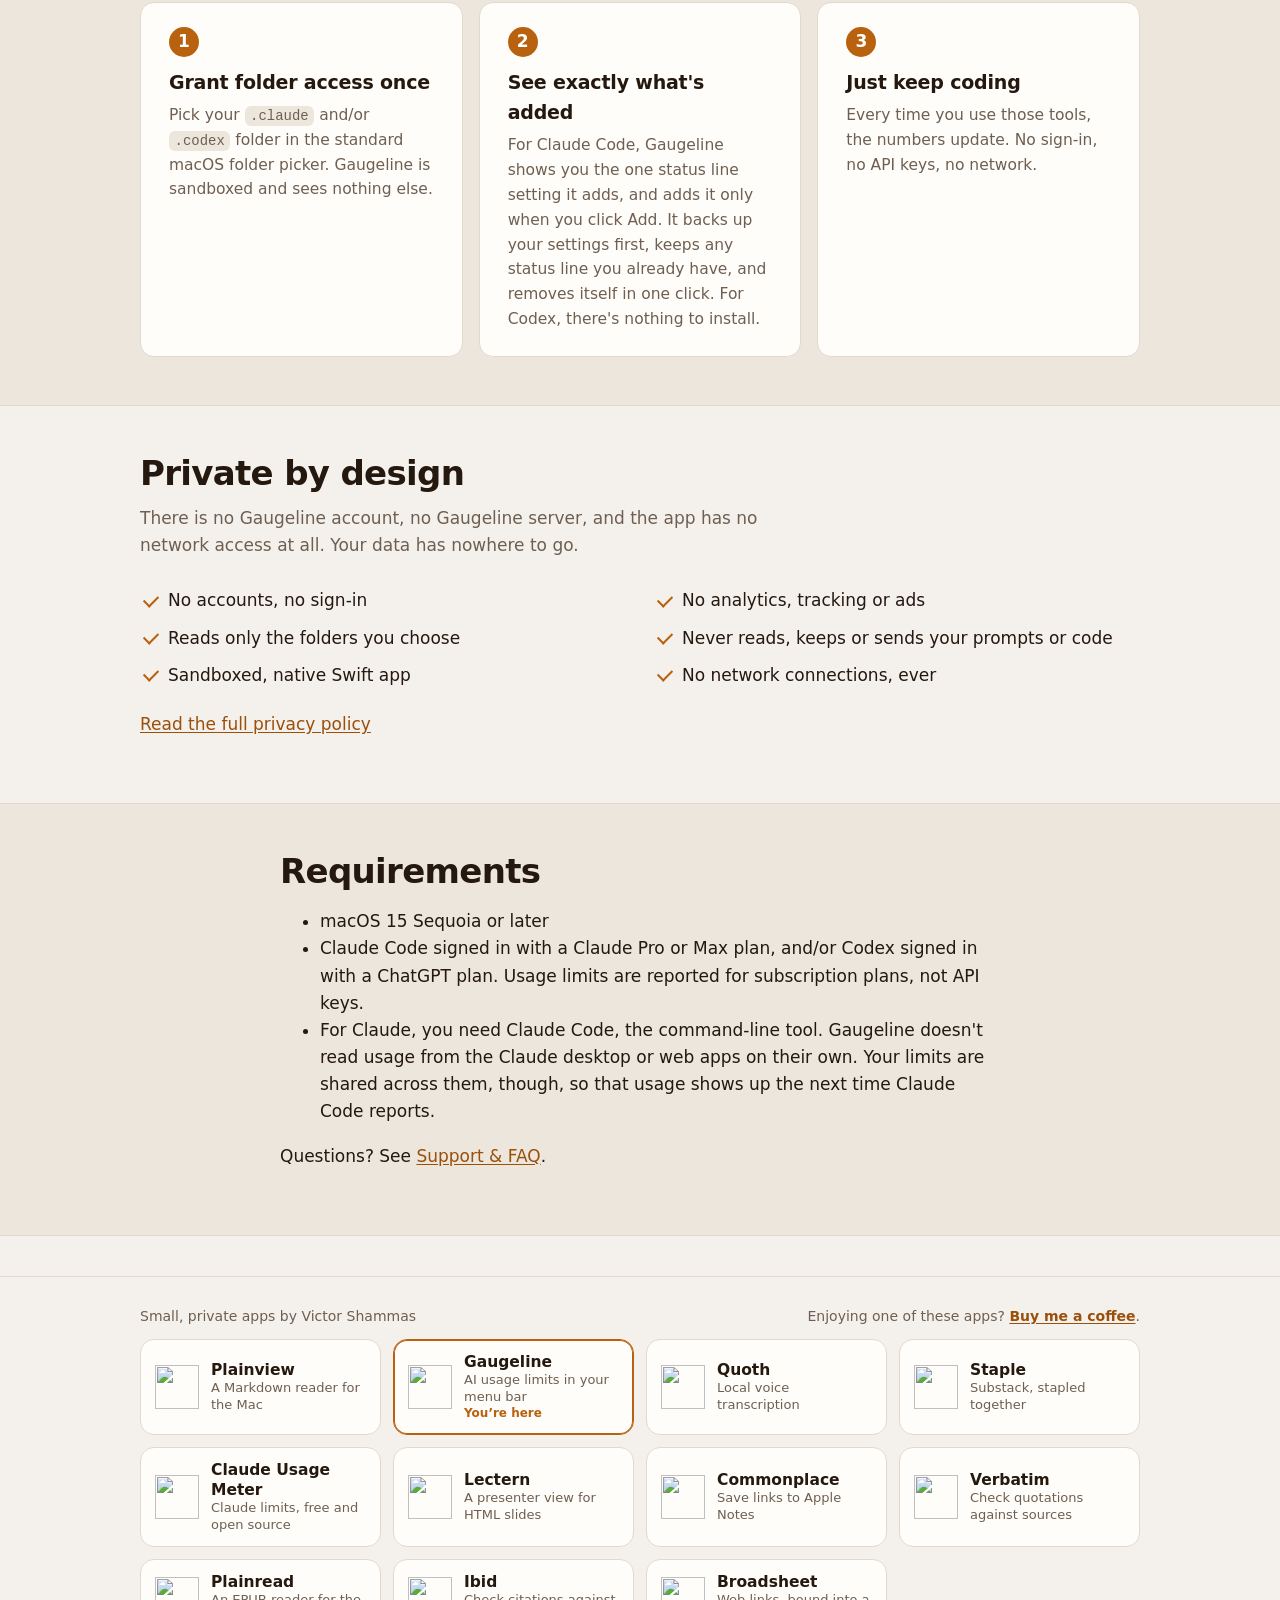
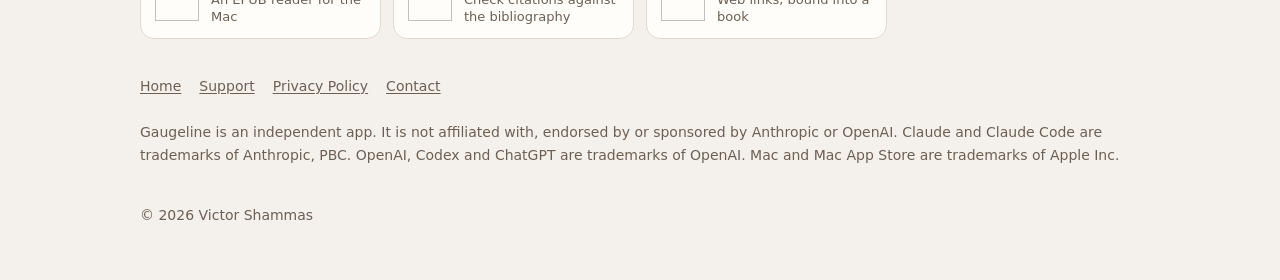
==== commit d0b76767: "App bar: add Broadsheet Co-Authored-By: Claude Opus 5.5 <noreply@anthropic.com> Claude-Session: http" ====
--- a/index.html
+++ b/index.html
@@ -130,6 +130,7 @@
       <a class="app-tile" href="https://victorshammas.com/verbatim/"><img src="https://victorshammas.com/verbatim/icon.png" alt="" width="44" height="44"><span><strong>Verbatim</strong><small>Check quotations against sources</small></span></a>
       <a class="app-tile" href="https://victorshammas.com/plainread/"><img src="https://victorshammas.com/plainread/icon.png" alt="" width="44" height="44"><span><strong>Plainread</strong><small>An EPUB reader for the Mac</small></span></a>
       <a class="app-tile" href="https://victorshammas.com/ibid/"><img src="https://victorshammas.com/ibid/icon.png" alt="" width="44" height="44"><span><strong>Ibid</strong><small>Check citations against the bibliography</small></span></a>
+      <a class="app-tile" href="https://victorshammas.com/broadsheet/"><img src="https://victorshammas.com/broadsheet/icon.png" alt="" width="44" height="44"><span><strong>Broadsheet</strong><small>Web links, bound into a book</small></span></a>
     </div>
   </div>
 </section>
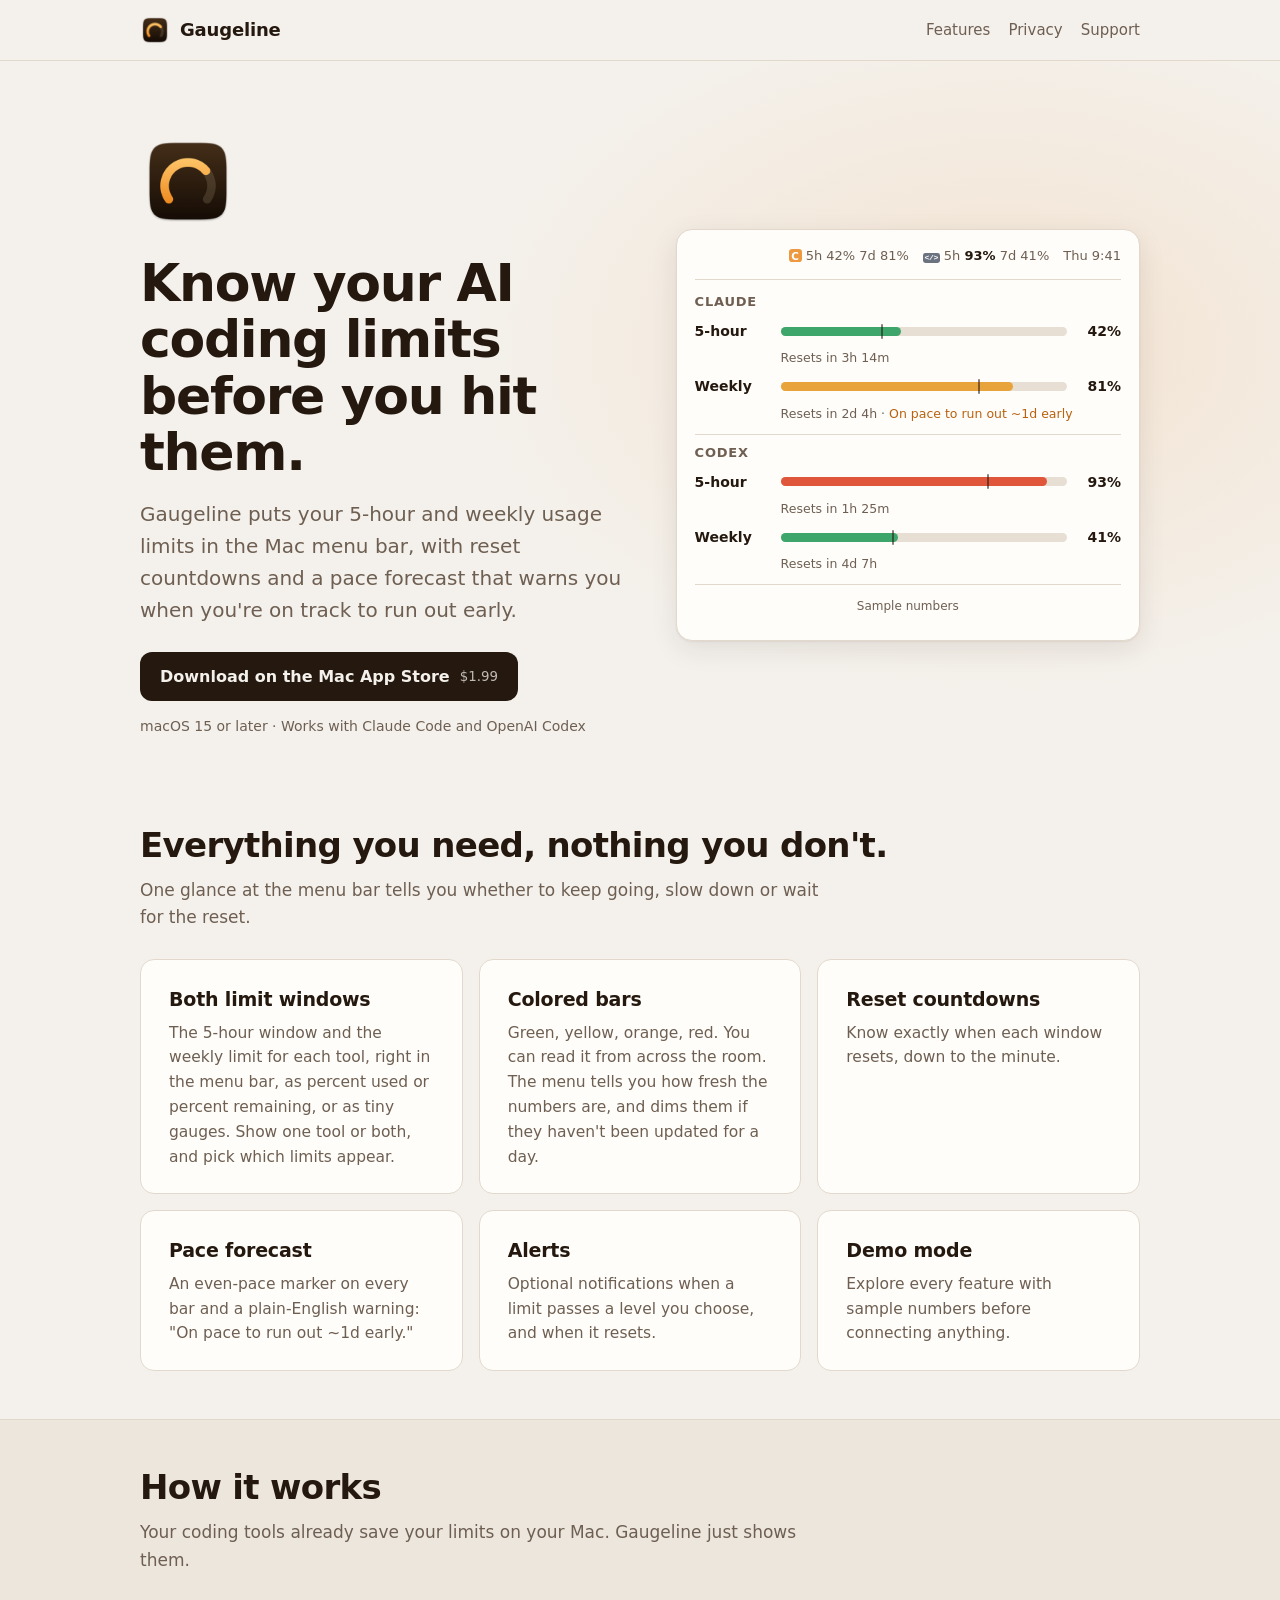
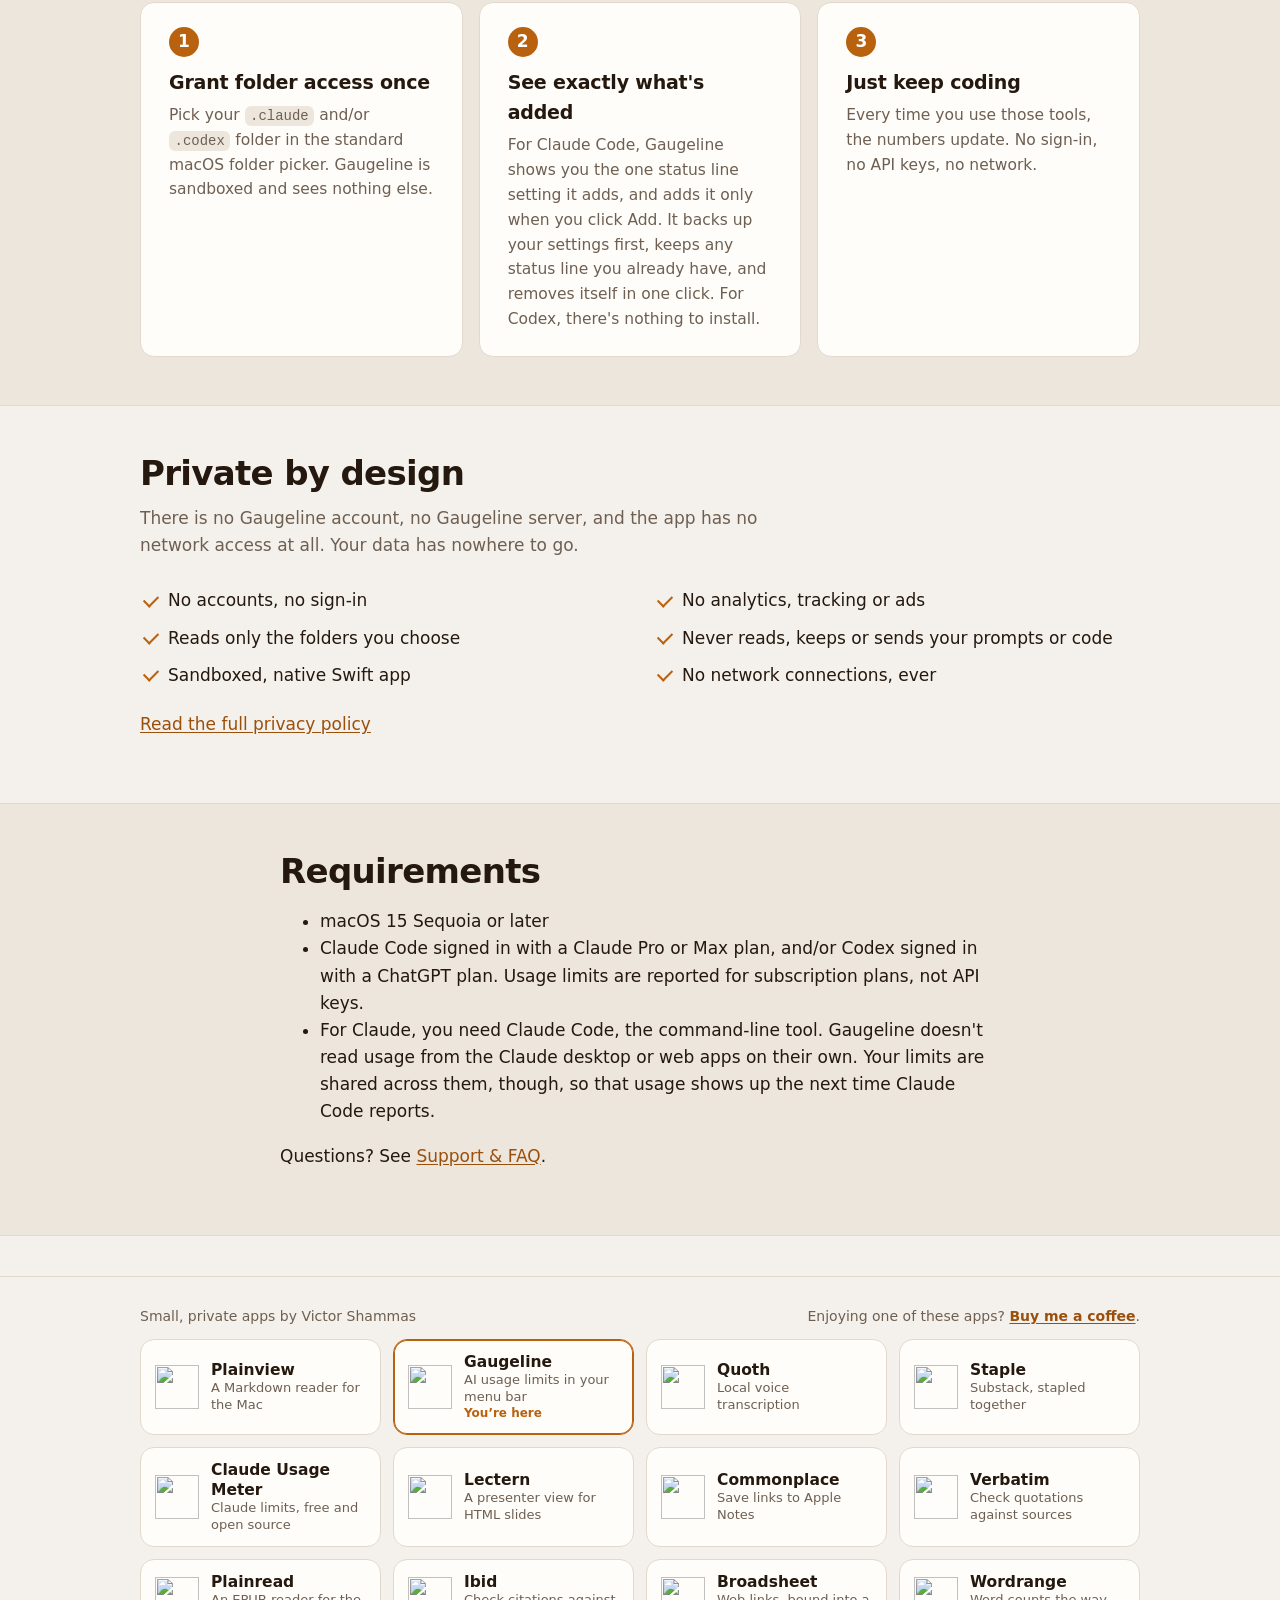
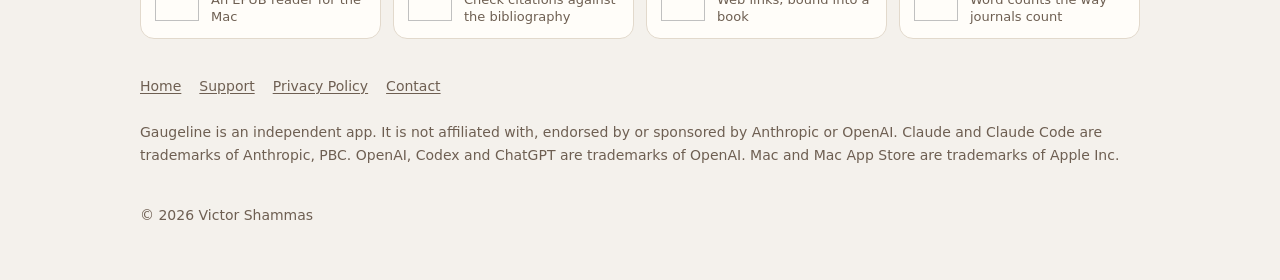
==== commit b4a411be: "App bar: add Wordrange Co-Authored-By: Claude Opus 5.5 <noreply@anthropic.com> Claude-Session: https" ====
--- a/index.html
+++ b/index.html
@@ -131,6 +131,7 @@
       <a class="app-tile" href="https://victorshammas.com/plainread/"><img src="https://victorshammas.com/plainread/icon.png" alt="" width="44" height="44"><span><strong>Plainread</strong><small>An EPUB reader for the Mac</small></span></a>
       <a class="app-tile" href="https://victorshammas.com/ibid/"><img src="https://victorshammas.com/ibid/icon.png" alt="" width="44" height="44"><span><strong>Ibid</strong><small>Check citations against the bibliography</small></span></a>
       <a class="app-tile" href="https://victorshammas.com/broadsheet/"><img src="https://victorshammas.com/broadsheet/icon.png" alt="" width="44" height="44"><span><strong>Broadsheet</strong><small>Web links, bound into a book</small></span></a>
+      <a class="app-tile" href="https://victorshammas.com/wordrange/"><img src="https://victorshammas.com/wordrange/icon.png" alt="" width="44" height="44"><span><strong>Wordrange</strong><small>Word counts the way journals count</small></span></a>
     </div>
   </div>
 </section>
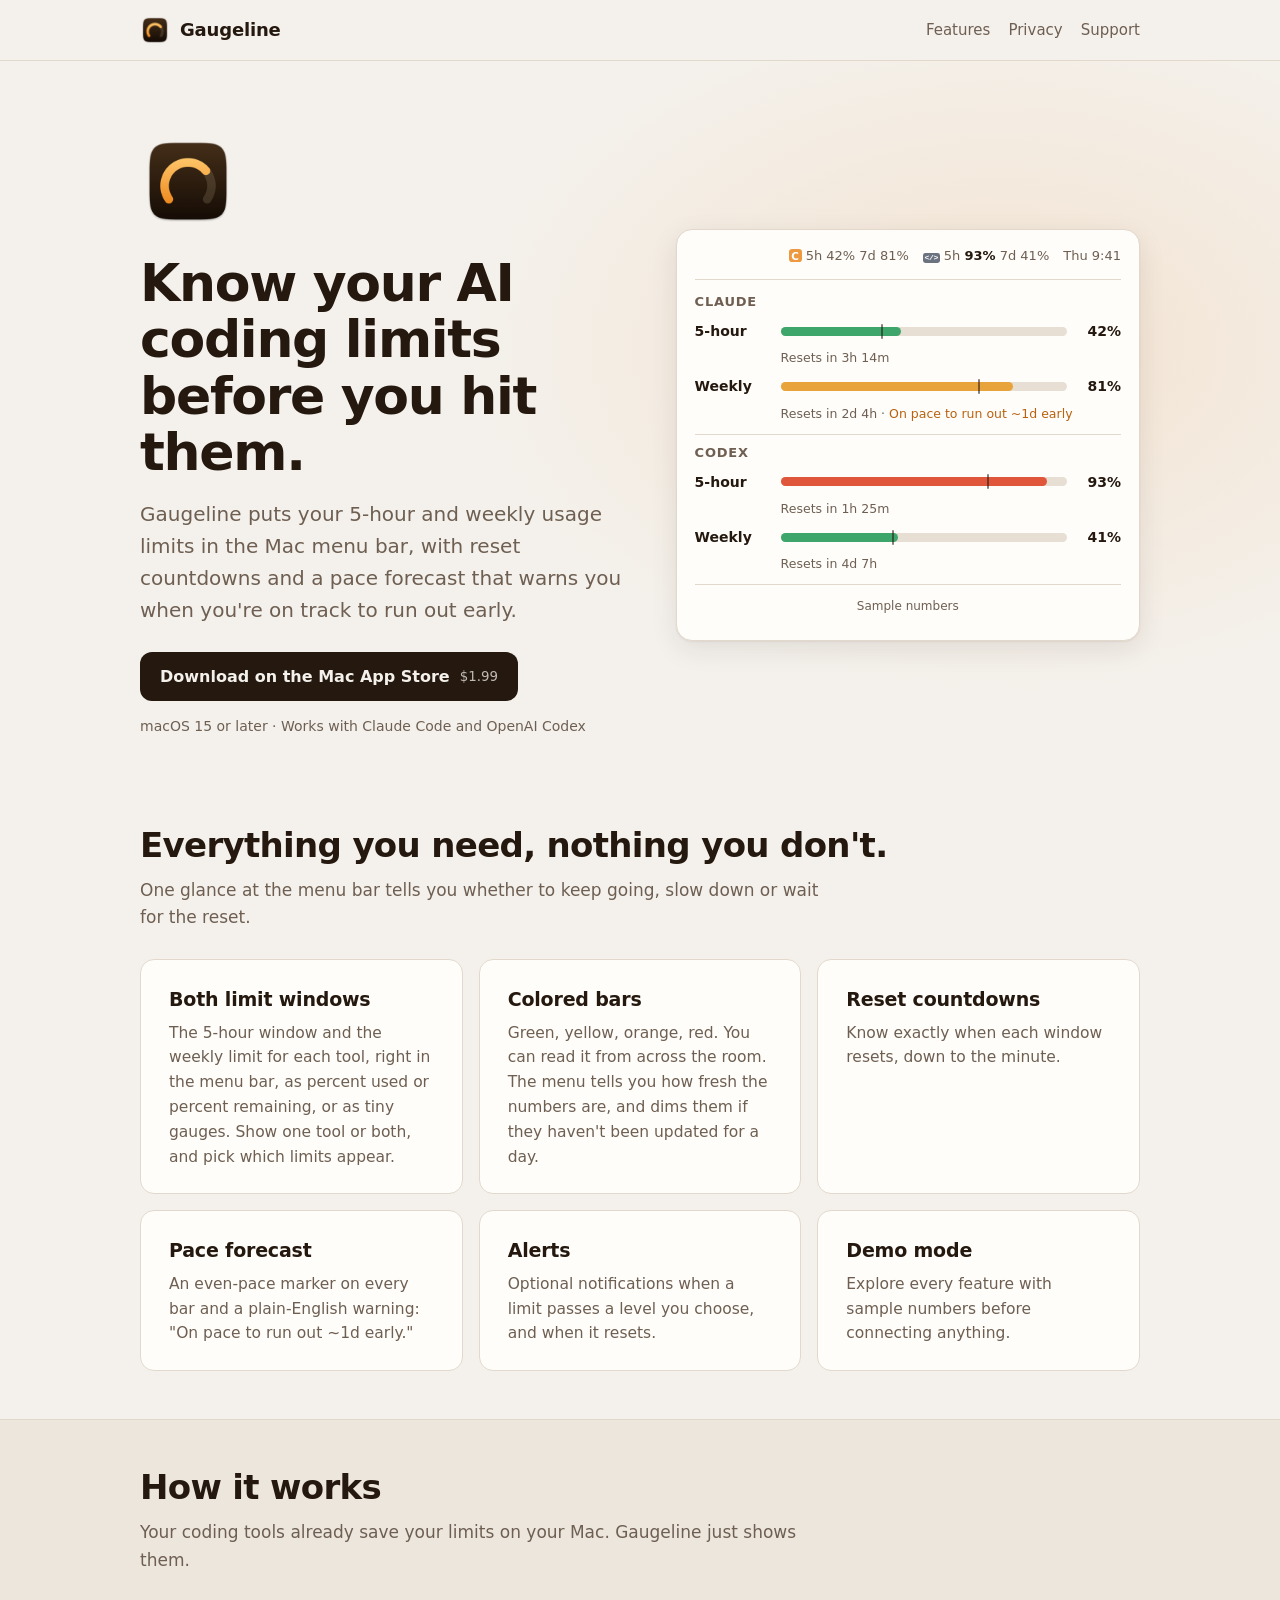
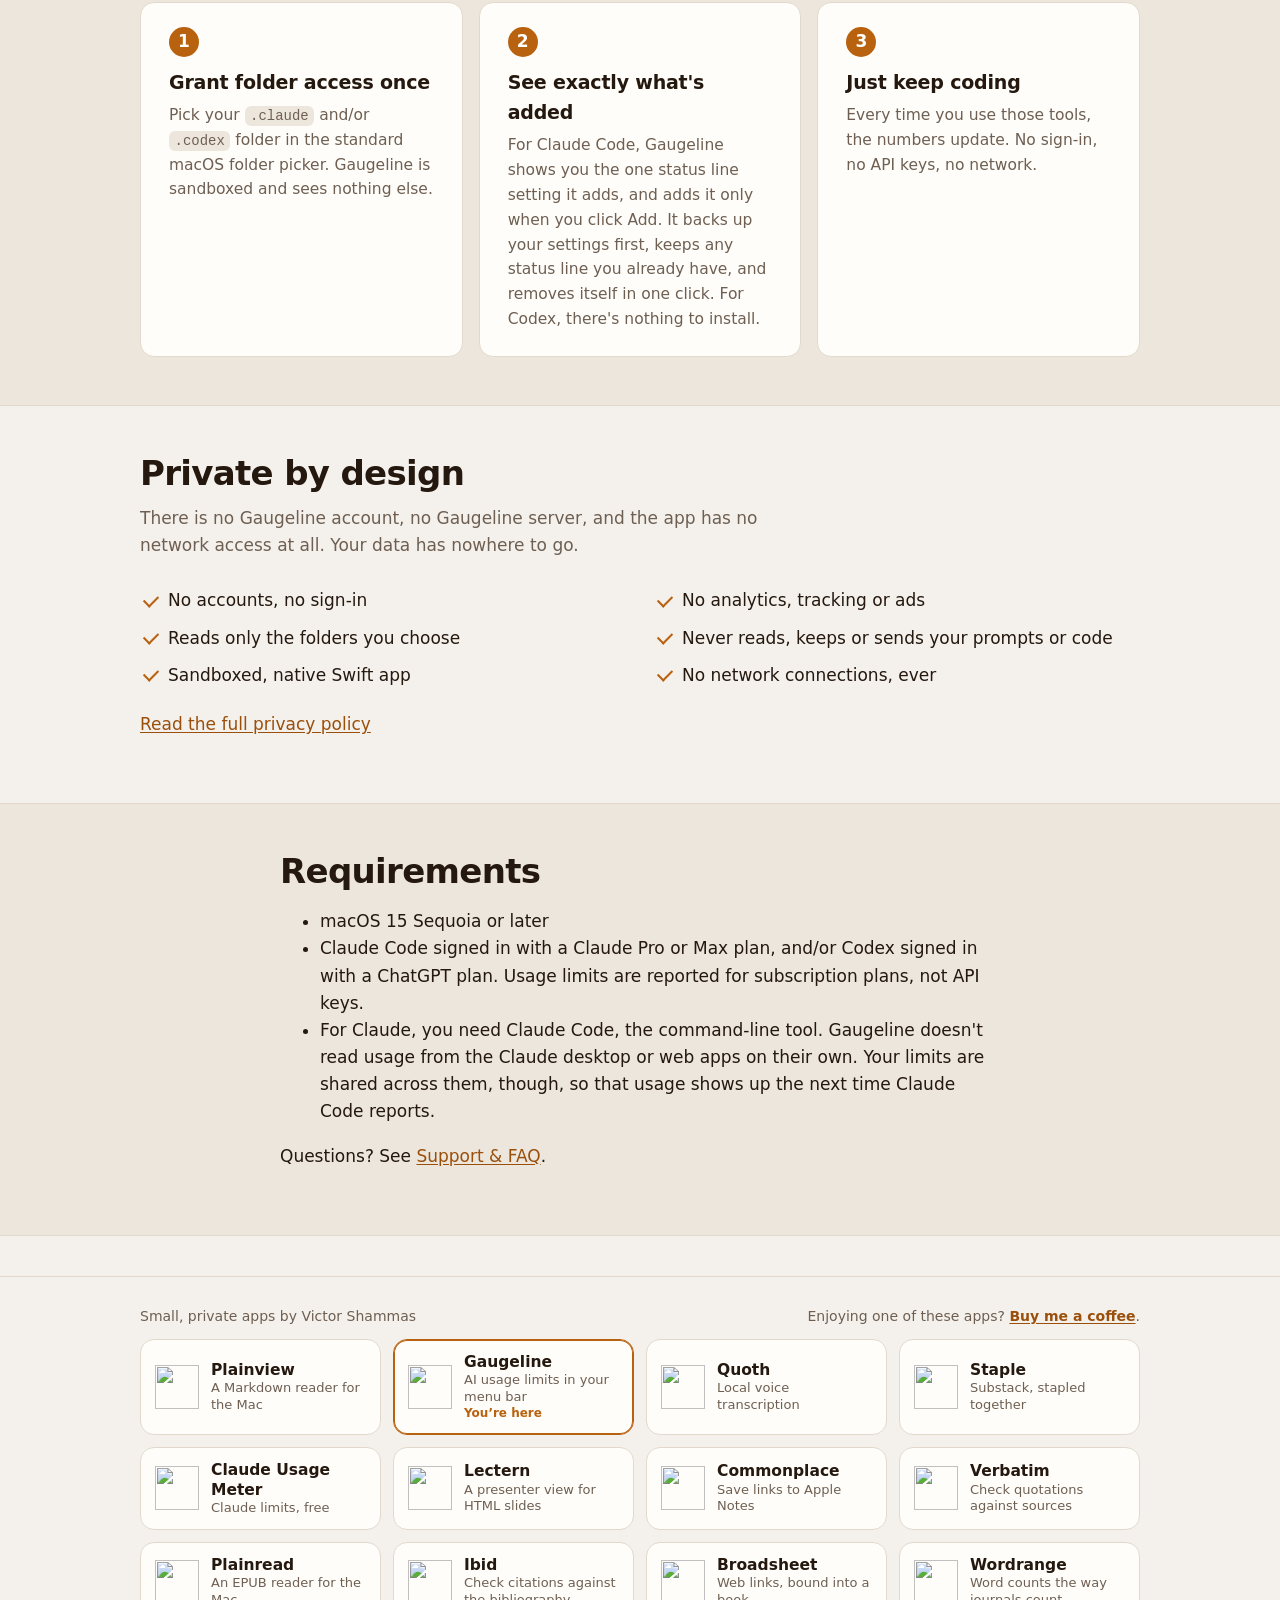
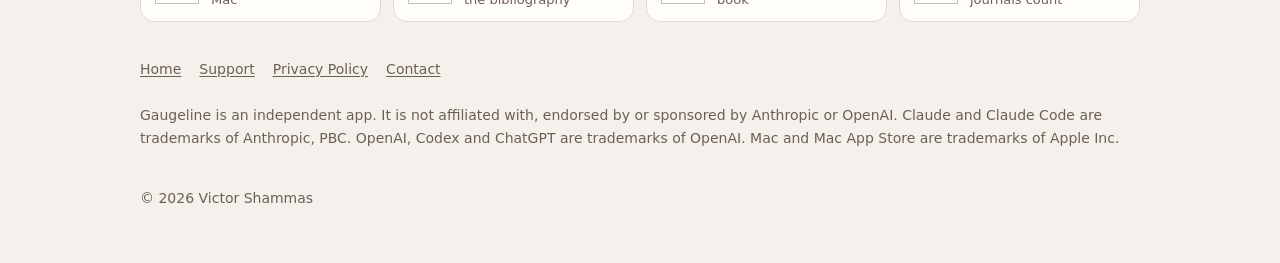
==== commit 4bc17443: "App bar: Claude Usage Meter is free (its source is now private) Co-Authored-By: Claude Opus 5.5 <nor" ====
--- a/index.html
+++ b/index.html
@@ -124,7 +124,7 @@
       <a class="app-tile current" aria-current="page" href="https://victorshammas.com/gaugeline/"><img src="https://victorshammas.com/gaugeline/icon.png" alt="" width="44" height="44"><span><strong>Gaugeline</strong><small>AI usage limits in your menu bar</small><em>You’re here</em></span></a>
       <a class="app-tile" href="https://victorshammas.com/quoth/"><img src="https://victorshammas.com/quoth/icon.png" alt="" width="44" height="44"><span><strong>Quoth</strong><small>Local voice transcription</small></span></a>
       <a class="app-tile" href="https://victorshammas.com/staple/"><img src="https://victorshammas.com/staple/icon.png" alt="" width="44" height="44"><span><strong>Staple</strong><small>Substack, stapled together</small></span></a>
-      <a class="app-tile" href="https://victorshammas.com/claude-usage-meter/"><img src="https://victorshammas.com/claude-usage-meter/icon.png" alt="" width="44" height="44"><span><strong>Claude Usage Meter</strong><small>Claude limits, free and open source</small></span></a>
+      <a class="app-tile" href="https://victorshammas.com/claude-usage-meter/"><img src="https://victorshammas.com/claude-usage-meter/icon.png" alt="" width="44" height="44"><span><strong>Claude Usage Meter</strong><small>Claude limits, free</small></span></a>
       <a class="app-tile" href="https://victorshammas.com/lectern/"><img src="https://victorshammas.com/lectern/icon.png" alt="" width="44" height="44"><span><strong>Lectern</strong><small>A presenter view for HTML slides</small></span></a>
       <a class="app-tile" href="https://victorshammas.com/commonplace/"><img src="https://victorshammas.com/commonplace/icon.png" alt="" width="44" height="44"><span><strong>Commonplace</strong><small>Save links to Apple Notes</small></span></a>
       <a class="app-tile" href="https://victorshammas.com/verbatim/"><img src="https://victorshammas.com/verbatim/icon.png" alt="" width="44" height="44"><span><strong>Verbatim</strong><small>Check quotations against sources</small></span></a>
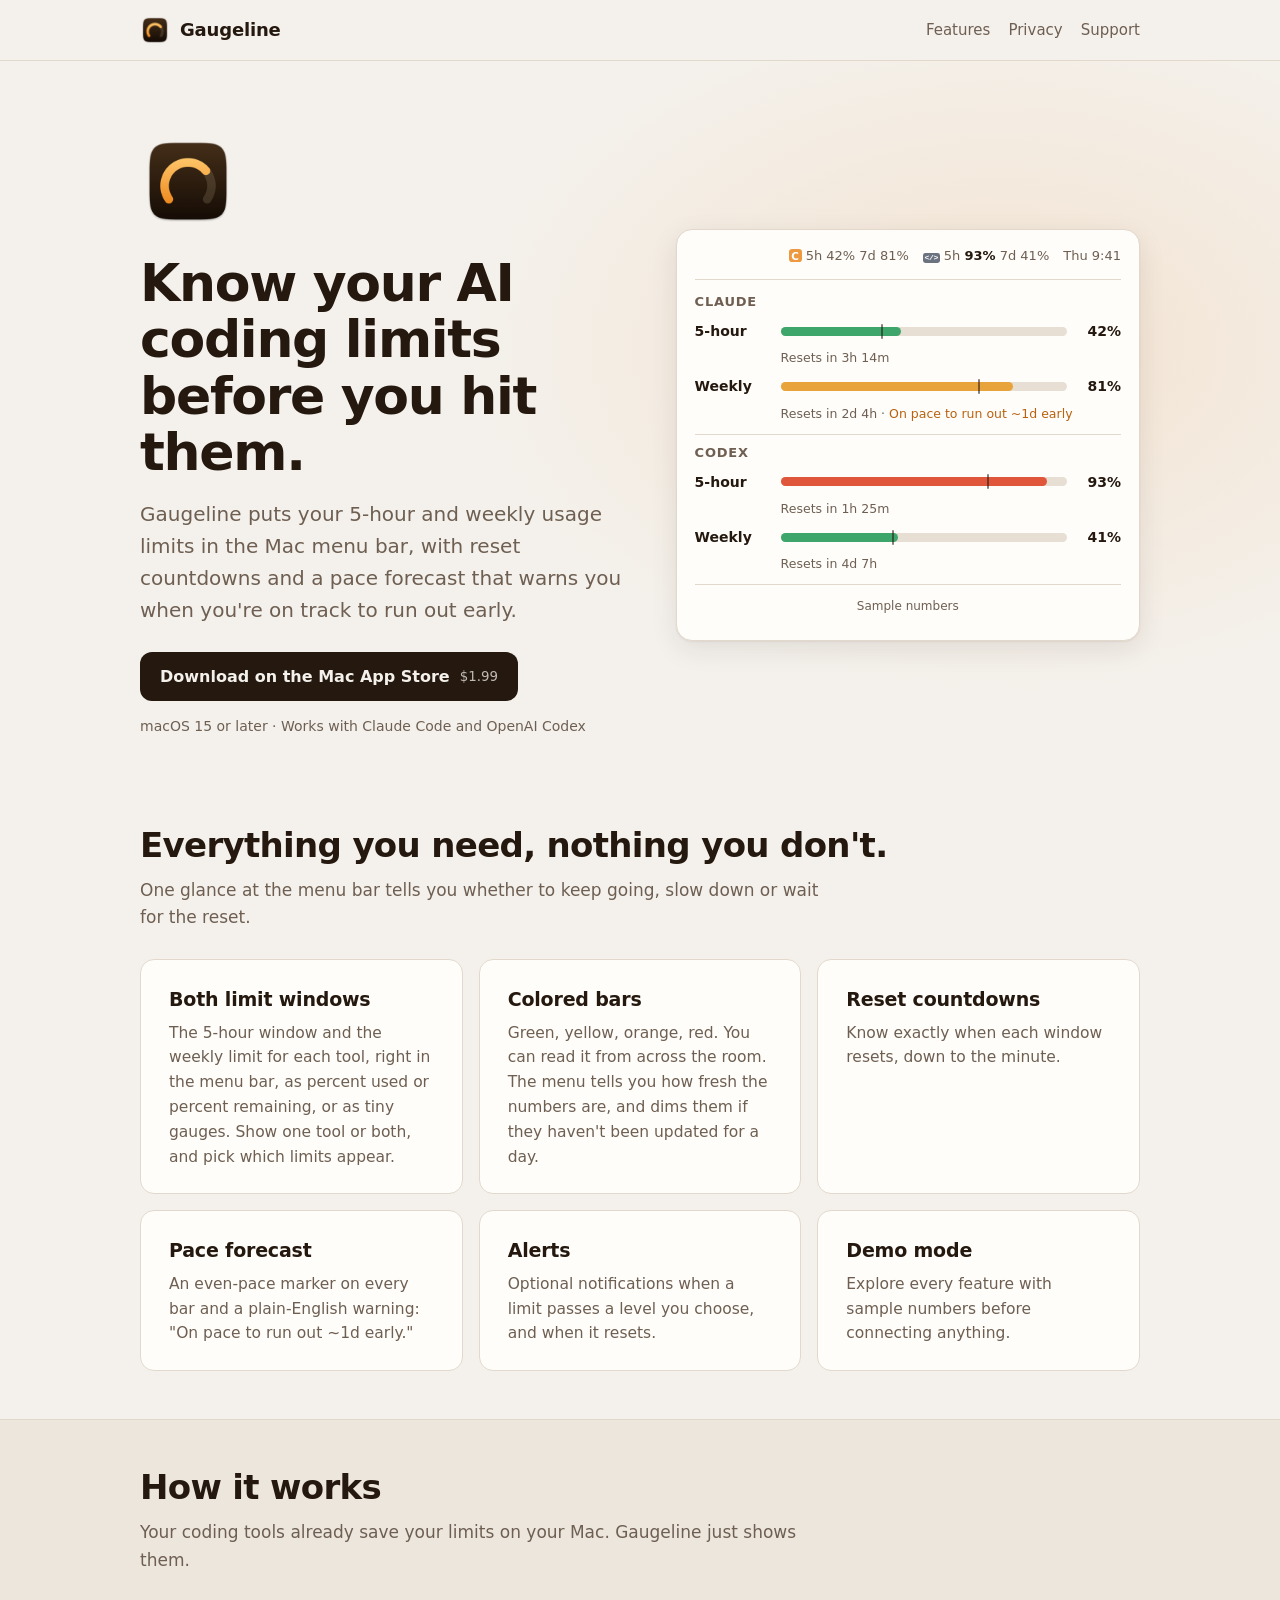
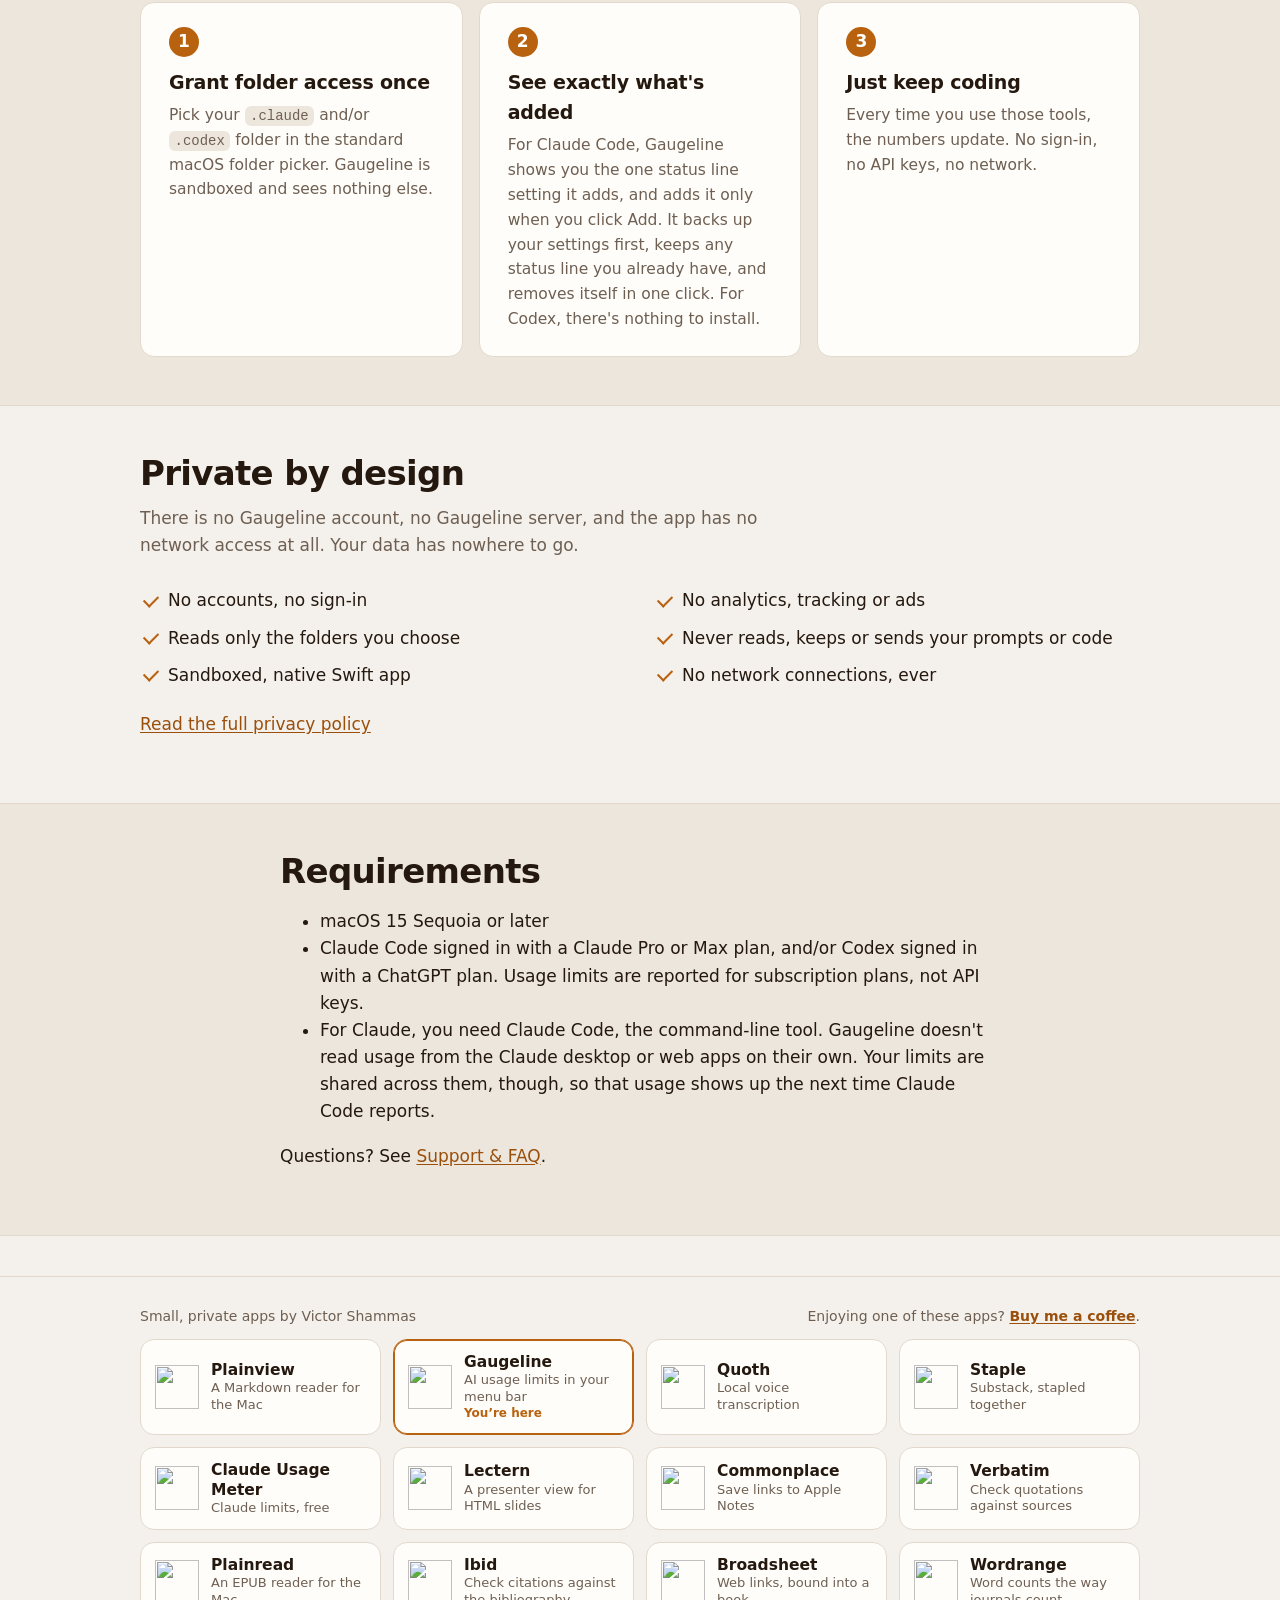
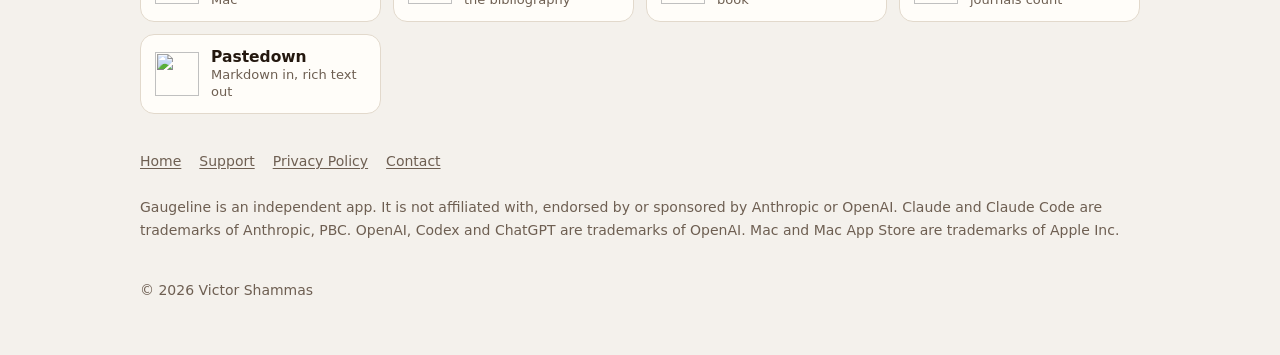
==== commit 06296cfc: "App bar: add Pastedown Co-Authored-By: Claude Fable 5.2 <noreply@anthropic.com>" ====
--- a/index.html
+++ b/index.html
@@ -132,6 +132,7 @@
       <a class="app-tile" href="https://victorshammas.com/ibid/"><img src="https://victorshammas.com/ibid/icon.png" alt="" width="44" height="44"><span><strong>Ibid</strong><small>Check citations against the bibliography</small></span></a>
       <a class="app-tile" href="https://victorshammas.com/broadsheet/"><img src="https://victorshammas.com/broadsheet/icon.png" alt="" width="44" height="44"><span><strong>Broadsheet</strong><small>Web links, bound into a book</small></span></a>
       <a class="app-tile" href="https://victorshammas.com/wordrange/"><img src="https://victorshammas.com/wordrange/icon.png" alt="" width="44" height="44"><span><strong>Wordrange</strong><small>Word counts the way journals count</small></span></a>
+      <a class="app-tile" href="https://victorshammas.com/pastedown/"><img src="https://victorshammas.com/pastedown/icon.png" alt="" width="44" height="44"><span><strong>Pastedown</strong><small>Markdown in, rich text out</small></span></a>
     </div>
   </div>
 </section>
